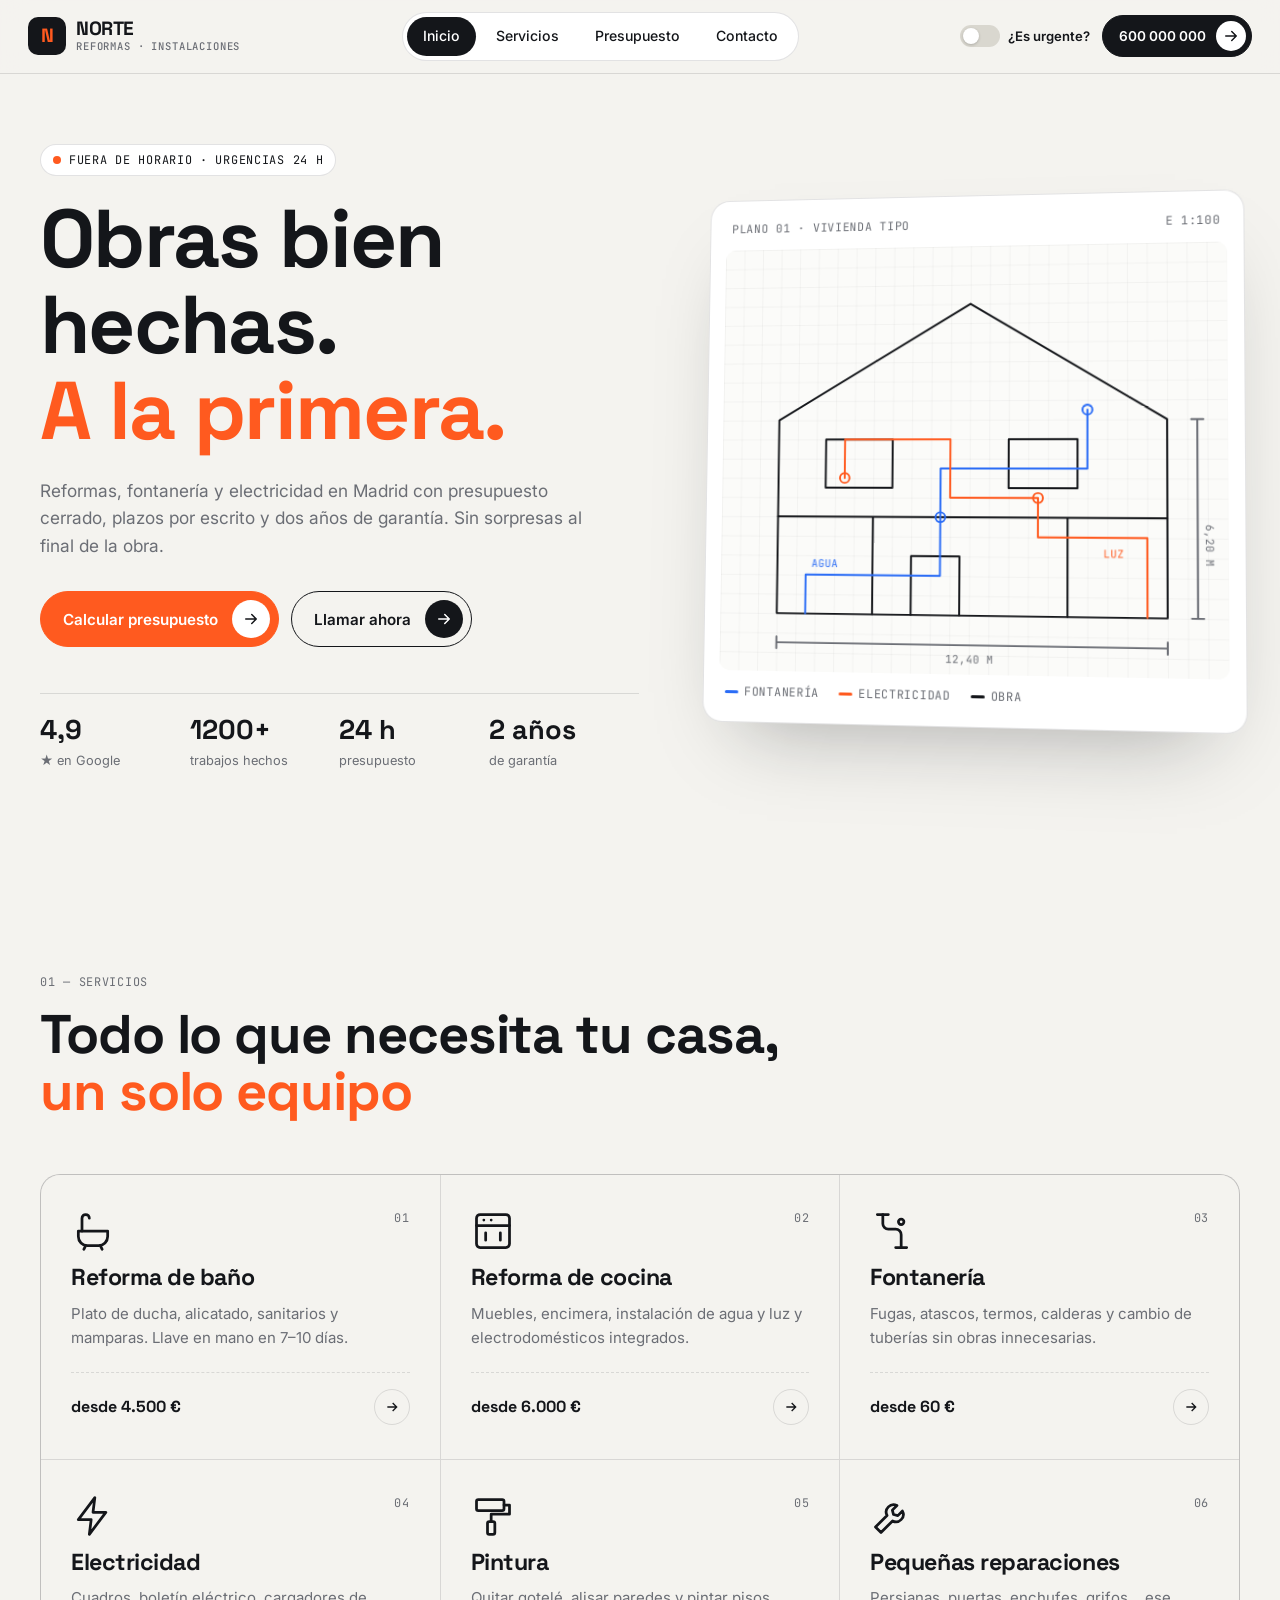
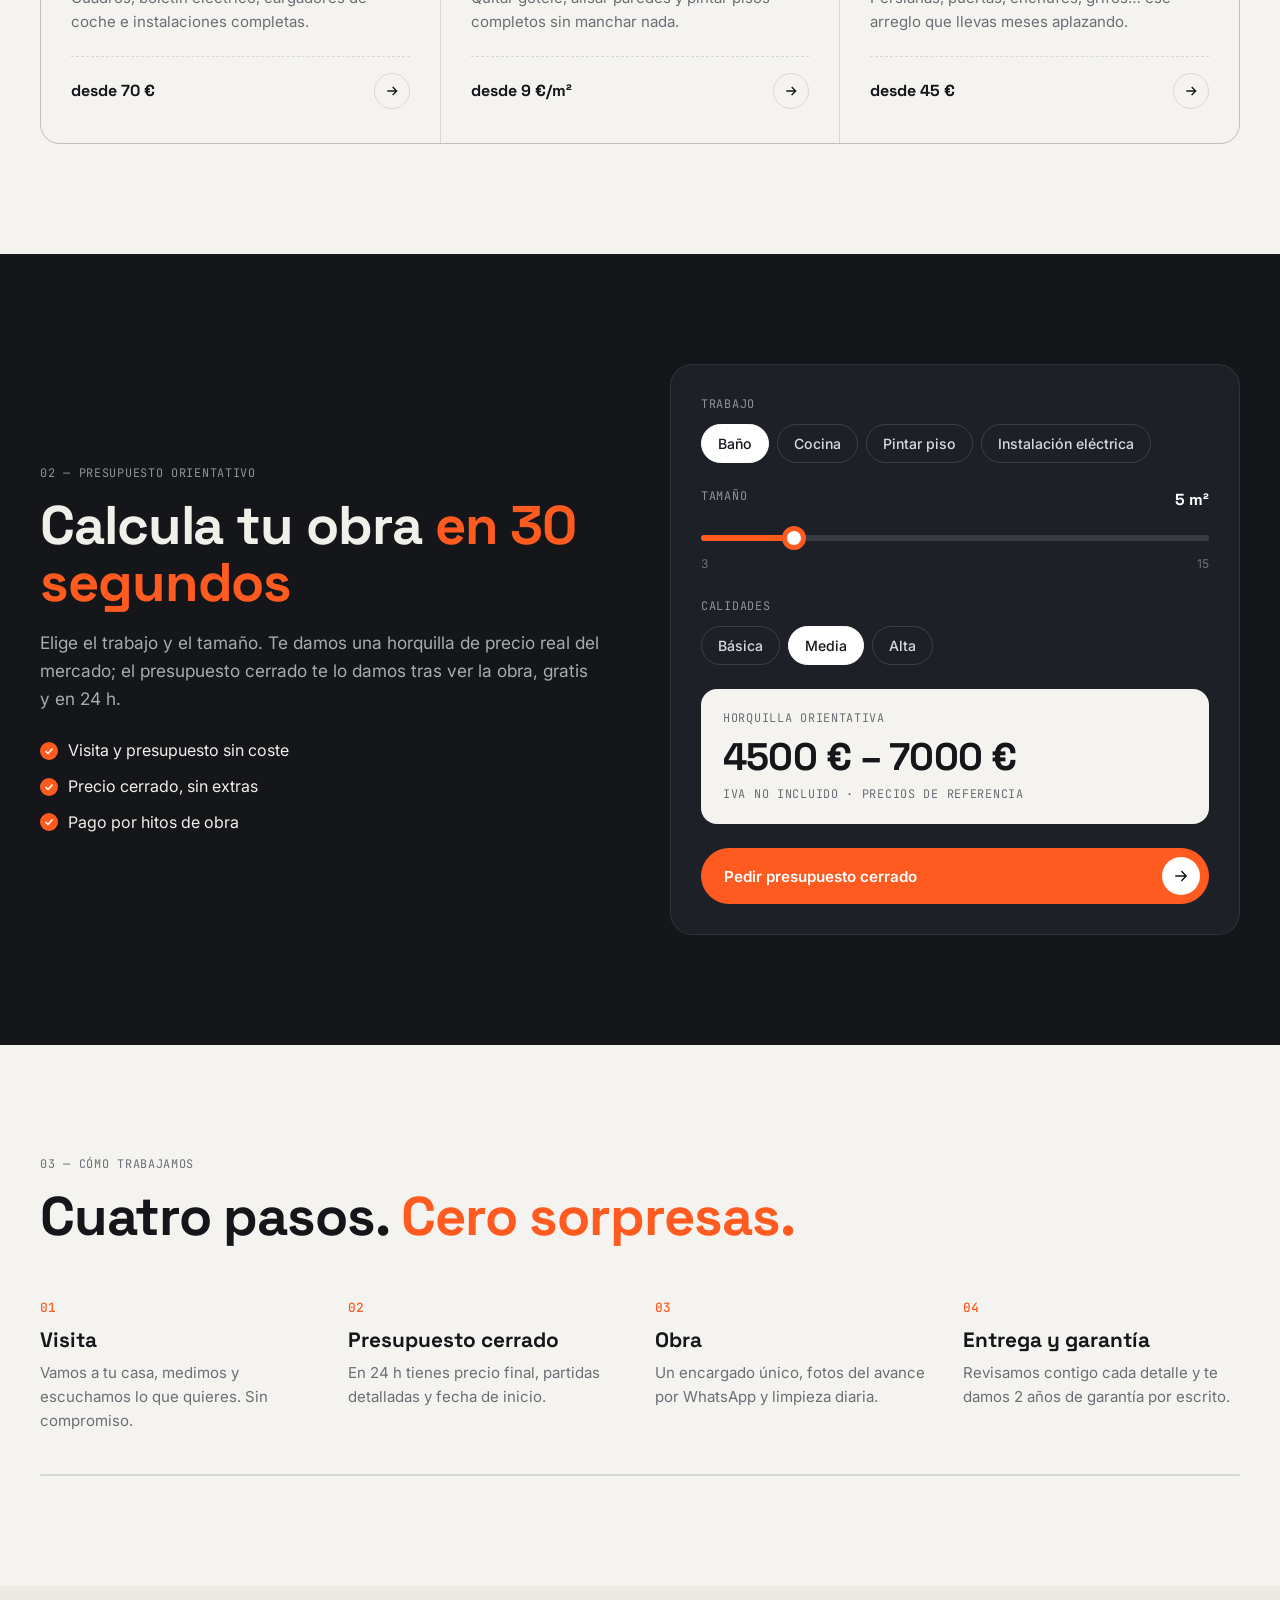
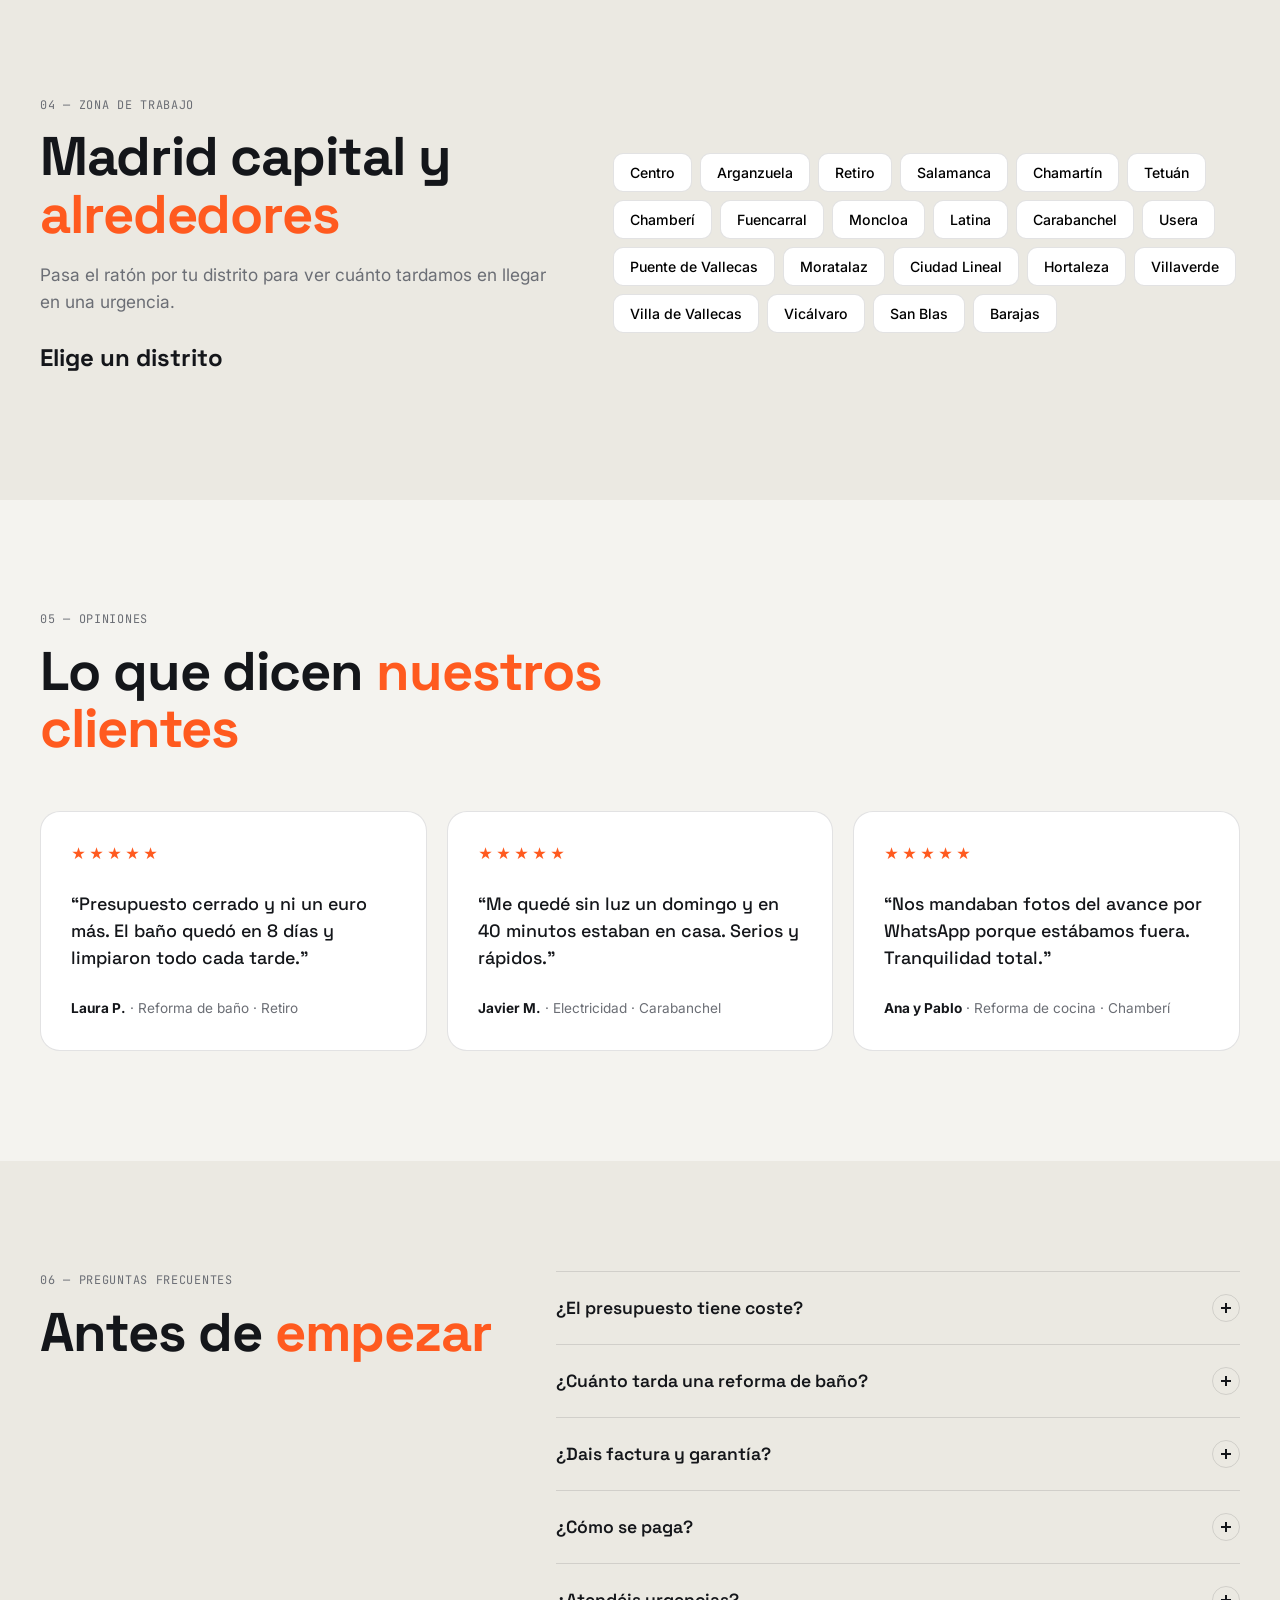
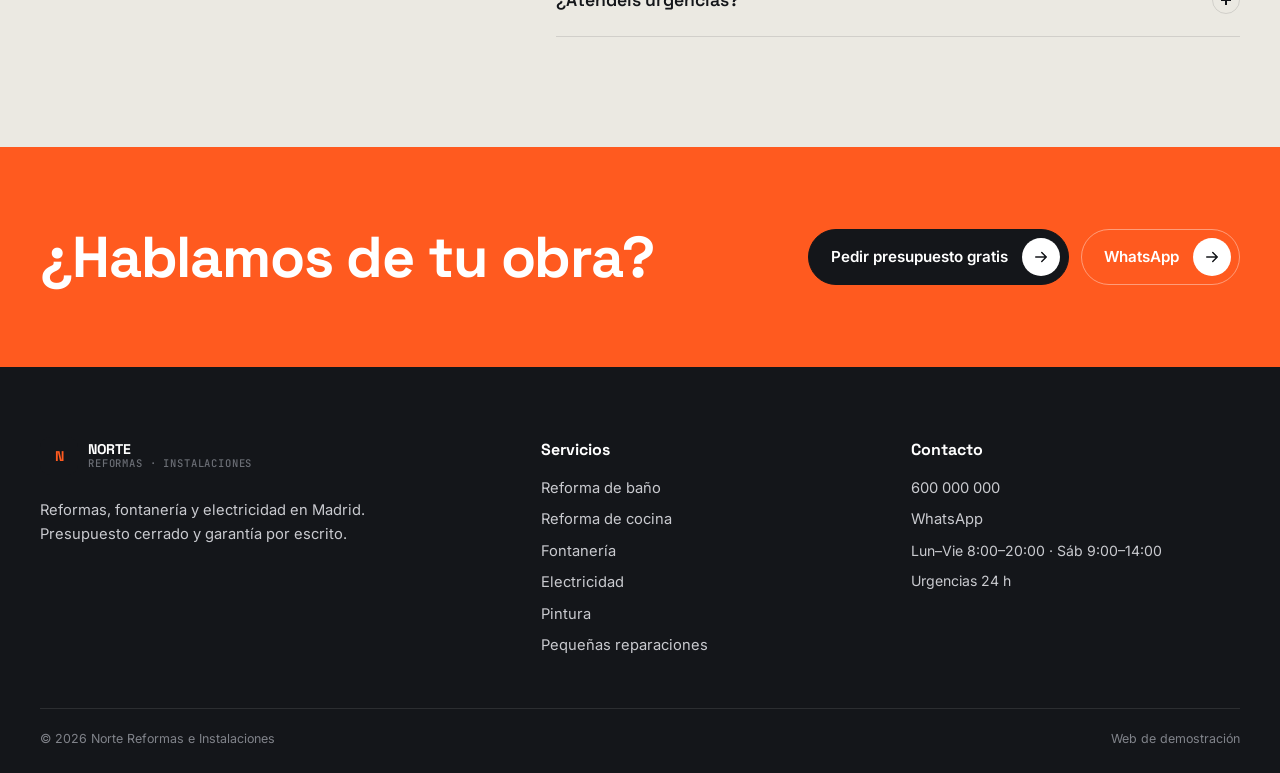
==== index.html @ dd76dd88 "Web demo profesional para oficios (Norte) Co-Authored-By: Claude Opus 5.5 <noreply@anthropic.com> Cl" ====
<!doctype html><html lang="es"><head><meta charset="utf-8"><meta name="viewport" content="width=device-width,initial-scale=1"><title>Norte · Reformas, fontanería y electricidad en Madrid</title><meta name="description" content="Reformas, fontanería y electricidad en Madrid. Presupuesto cerrado en 24 h y 2 años de garantía."><meta name="theme-color" content="#14161a">
<link rel="icon" href="favicon.svg" type="image/svg+xml"><link rel="preconnect" href="https://fonts.googleapis.com"><link rel="preconnect" href="https://fonts.gstatic.com" crossorigin>
<link href="https://fonts.googleapis.com/css2?family=Space+Grotesk:wght@500;600;700&family=Inter:wght@400;500;600&family=JetBrains+Mono:wght@500&display=swap" rel="stylesheet"><link rel="stylesheet" href="styles.css?v=1792756453"></head><body>
<header class="top"><a class="brand" href="index.html"><span class="logo">N</span><span>NORTE<small>Reformas · Instalaciones</small></span></a>
<nav class="menu"><a href="index.html" class=on>Inicio</a><a href="servicios.html">Servicios</a><a href="index.html#presupuesto">Presupuesto</a><a href="contacto.html">Contacto</a></nav>
<div class="act"><label class="urg" title="Modo urgencia"><input type="checkbox" id="urgent"><span class="sw"><i></i></span><span class="ul">¿Es urgente?</span></label>
<a class="btn sm mag hcta" href="tel:+34600000000"><span class="bt">600 000 000</span><span class="ba"><svg viewBox="0 0 24 24" aria-hidden="true"><path d="M5 12h14M13 6l6 6-6 6"/></svg></span></a><button class="burger" aria-label="Menú" aria-expanded="false"><span></span><span></span></button></div></header>
<div class="urgbar"><span class="dot"></span> Modo urgencia: salimos en menos de 60 minutos en Madrid capital. <a href="tel:+34600000000">Llamar ahora</a></div>
<main><section class="hero"><div class="wrap hg"><div class="ht">
<p class="kick"><span class="live" id="live"></span></p>
<h1>Obras bien hechas.<br><span class="hl">A la primera.</span></h1>
<p class="lead">Reformas, fontanería y electricidad en Madrid con presupuesto cerrado, plazos por escrito y dos años de garantía. Sin sorpresas al final de la obra.</p>
<div class="btns"><a class="btn mag pri" href="#presupuesto"><span class="bt">Calcular presupuesto</span><span class="ba"><svg viewBox="0 0 24 24" aria-hidden="true"><path d="M5 12h14M13 6l6 6-6 6"/></svg></span></a><a class="btn mag ghost callurg" href="tel:+34600000000"><span class="bt">Llamar ahora</span><span class="ba"><svg viewBox="0 0 24 24" aria-hidden="true"><path d="M5 12h14M13 6l6 6-6 6"/></svg></span></a></div>
<ul class="trust"><li><b data-count="4.9" data-dec="1">0</b><span>★ en Google</span></li><li><b data-count="1200" data-suf="+">0</b><span>trabajos hechos</span></li><li><b data-count="24" data-suf=" h">0</b><span>presupuesto</span></li><li><b data-count="2" data-suf=" años">0</b><span>de garantía</span></li></ul></div>
<div class="hv"><div class="sheet"><div class="sh-top"><span>PLANO 01 · VIVIENDA TIPO</span><span>E 1:100</span></div><svg class="draw" viewBox="0 0 520 440" aria-hidden="true">
<defs><pattern id="g" width="20" height="20" patternUnits="userSpaceOnUse"><path d="M20 0H0V20" fill="none" stroke="currentColor" stroke-opacity=".08"/></pattern></defs>
<rect width="520" height="440" fill="url(#g)"/>
<g class="ln st"><path d="M60 380V180L260 60l200 120v200z"/><path d="M60 280h400M160 380V280M360 280v100"/><path d="M200 380v-60h50v60"/><rect x="300" y="200" width="70" height="50"/><rect x="110" y="200" width="70" height="50"/></g>
<g class="ln pipe"><path d="M90 380v-40h140v-60M230 280v-50h150v-40M380 190v-20"/><circle cx="230" cy="280" r="5"/><circle cx="380" cy="170" r="5"/></g>
<g class="ln wire"><path d="M440 380V300H330v-40M330 260h-90v-60M240 200h-110v40"/><circle cx="130" cy="240" r="5"/><circle cx="330" cy="260" r="5"/></g>
<g class="ln dim"><path d="M60 410h400M60 404v12M460 404v12"/><path d="M490 180v200M484 180h12M484 380h12"/></g>
<g class="lbl"><text x="236" y="428">12,40 m</text><text x="498" y="286" transform="rotate(90 498 286)">6,20 m</text>
<text x="96" y="332" class="cp">AGUA</text><text x="396" y="320" class="cw">LUZ</text></g></svg><div class="sh-bot"><span class="lg"><i class="cp"></i>Fontanería</span><span class="lg"><i class="cw"></i>Electricidad</span><span class="lg"><i class="cs"></i>Obra</span></div></div></div></div></section>
<section class="sec" id="servicios"><div class="wrap"><div class="sh"><p class="kick">01 — Servicios</p><h2>Todo lo que necesita tu casa, <span class="hl">un solo equipo</span></h2></div>
<div class="sgrid"><a class="scard" href="servicios.html#bano"><div class="sc-h"><svg class="ic" viewBox="0 0 24 24" aria-hidden="true"><path d="M4 12h16v3a5 5 0 0 1-5 5H9a5 5 0 0 1-5-5z"/><path d="M6 12V5a2 2 0 0 1 4 0"/><path d="M8 20l-1 2M16 20l1 2"/></svg><span class="num">01</span></div><h3>Reforma de baño</h3><p>Plato de ducha, alicatado, sanitarios y mamparas. Llave en mano en 7–10 días.</p><div class="sc-f"><b>desde 4.500 €</b><span class="go"><svg viewBox="0 0 24 24" aria-hidden="true"><path d="M5 12h14M13 6l6 6-6 6"/></svg></span></div></a><a class="scard" href="servicios.html#cocina"><div class="sc-h"><svg class="ic" viewBox="0 0 24 24" aria-hidden="true"><rect x="3" y="3" width="18" height="18" rx="2"/><path d="M3 9h18M8 13v4M16 13v4M7 6h.01M11 6h.01"/></svg><span class="num">02</span></div><h3>Reforma de cocina</h3><p>Muebles, encimera, instalación de agua y luz y electrodomésticos integrados.</p><div class="sc-f"><b>desde 6.000 €</b><span class="go"><svg viewBox="0 0 24 24" aria-hidden="true"><path d="M5 12h14M13 6l6 6-6 6"/></svg></span></div></a><a class="scard" href="servicios.html#fonta"><div class="sc-h"><svg class="ic" viewBox="0 0 24 24" aria-hidden="true"><path d="M7 3v5a3 3 0 0 0 3 3h4a3 3 0 0 1 3 3v7"/><path d="M4 3h6M14 21h6"/><circle cx="17" cy="7" r="1.5"/></svg><span class="num">03</span></div><h3>Fontanería</h3><p>Fugas, atascos, termos, calderas y cambio de tuberías sin obras innecesarias.</p><div class="sc-f"><b>desde 60 €</b><span class="go"><svg viewBox="0 0 24 24" aria-hidden="true"><path d="M5 12h14M13 6l6 6-6 6"/></svg></span></div></a><a class="scard" href="servicios.html#elec"><div class="sc-h"><svg class="ic" viewBox="0 0 24 24" aria-hidden="true"><path d="M13 2 4 14h7l-1 8 9-12h-7z"/></svg><span class="num">04</span></div><h3>Electricidad</h3><p>Cuadros, boletín eléctrico, cargadores de coche e instalaciones completas.</p><div class="sc-f"><b>desde 70 €</b><span class="go"><svg viewBox="0 0 24 24" aria-hidden="true"><path d="M5 12h14M13 6l6 6-6 6"/></svg></span></div></a><a class="scard" href="servicios.html#pint"><div class="sc-h"><svg class="ic" viewBox="0 0 24 24" aria-hidden="true"><rect x="3" y="3" width="15" height="6" rx="1"/><path d="M18 6h3v5H11v4"/><rect x="9" y="15" width="4" height="7" rx="1"/></svg><span class="num">05</span></div><h3>Pintura</h3><p>Quitar gotelé, alisar paredes y pintar pisos completos sin manchar nada.</p><div class="sc-f"><b>desde 9 €/m²</b><span class="go"><svg viewBox="0 0 24 24" aria-hidden="true"><path d="M5 12h14M13 6l6 6-6 6"/></svg></span></div></a><a class="scard" href="servicios.html#llave"><div class="sc-h"><svg class="ic" viewBox="0 0 24 24" aria-hidden="true"><path d="M14.7 6.3a4 4 0 0 0-5.4 5.4L3 18l3 3 6.3-6.3a4 4 0 0 0 5.4-5.4l-2.5 2.5-2.4-.6-.6-2.4z"/></svg><span class="num">06</span></div><h3>Pequeñas reparaciones</h3><p>Persianas, puertas, enchufes, grifos… ese arreglo que llevas meses aplazando.</p><div class="sc-f"><b>desde 45 €</b><span class="go"><svg viewBox="0 0 24 24" aria-hidden="true"><path d="M5 12h14M13 6l6 6-6 6"/></svg></span></div></a></div></div></section>
<section class="sec dark" id="presupuesto"><div class="wrap qg"><div><p class="kick">02 — Presupuesto orientativo</p><h2>Calcula tu obra <span class="hl">en 30 segundos</span></h2><p class="lead">Elige el trabajo y el tamaño. Te damos una horquilla de precio real del mercado; el presupuesto cerrado te lo damos tras ver la obra, gratis y en 24 h.</p>
<ul class="qp"><li>Visita y presupuesto sin coste</li><li>Precio cerrado, sin extras</li><li>Pago por hitos de obra</li></ul></div>
<form class="calc" id="calc" onsubmit="return false"><div class="cstep"><span class="cl">Trabajo</span><div class="opts" id="qsvc">
<button type="button" class="opt on" data-k="bano" data-min="900" data-max="1400" data-u="m²" data-r="3,15,5">Baño</button><button type="button" class="opt" data-k="cocina" data-min="1000" data-max="1600" data-u="m²" data-r="5,25,9">Cocina</button>
<button type="button" class="opt" data-k="pint" data-min="18" data-max="28" data-u="m² de piso" data-r="30,200,80">Pintar piso</button><button type="button" class="opt" data-k="elec" data-min="55" data-max="85" data-u="m² de piso" data-r="30,200,80">Instalación eléctrica</button></div></div>
<div class="cstep"><span class="cl">Tamaño <b id="qv">5 m²</b></span><input type="range" id="qr" min="3" max="15" value="5"><div class="rl"><span id="qmin">3</span><span id="qmax">15</span></div></div>
<div class="cstep"><span class="cl">Calidades</span><div class="opts" id="qq"><button type="button" class="opt" data-f="0.85">Básica</button><button type="button" class="opt on" data-f="1">Media</button><button type="button" class="opt" data-f="1.3">Alta</button></div></div>
<div class="res"><span>Horquilla orientativa</span><output id="qout">4.500 – 7.000 €</output><small>IVA no incluido · precios de referencia</small></div>
<a class="btn mag pri full" id="qgo" href="#" target="_blank" rel="noopener"><span class="bt">Pedir presupuesto cerrado</span><span class="ba"><svg viewBox="0 0 24 24" aria-hidden="true"><path d="M5 12h14M13 6l6 6-6 6"/></svg></span></a></form></div></section>
<section class="sec" id="proceso"><div class="wrap"><div class="sh"><p class="kick">03 — Cómo trabajamos</p><h2>Cuatro pasos. <span class="hl">Cero sorpresas.</span></h2></div>
<ol class="steps"><li><b>Visita</b><p>Vamos a tu casa, medimos y escuchamos lo que quieres. Sin compromiso.</p></li><li><b>Presupuesto cerrado</b><p>En 24 h tienes precio final, partidas detalladas y fecha de inicio.</p></li><li><b>Obra</b><p>Un encargado único, fotos del avance por WhatsApp y limpieza diaria.</p></li><li><b>Entrega y garantía</b><p>Revisamos contigo cada detalle y te damos 2 años de garantía por escrito.</p></li></ol><div class="prog"><i></i></div></div></section>
<section class="sec soft"><div class="wrap zg"><div><p class="kick">04 — Zona de trabajo</p><h2>Madrid capital y <span class="hl">alrededores</span></h2><p class="lead">Pasa el ratón por tu distrito para ver cuánto tardamos en llegar en una urgencia.</p><p class="eta" id="eta">Elige un distrito</p></div>
<div class="zones"><button class="z" data-t="35">Centro</button><button class="z" data-t="30">Arganzuela</button><button class="z" data-t="35">Retiro</button><button class="z" data-t="40">Salamanca</button><button class="z" data-t="45">Chamartín</button><button class="z" data-t="40">Tetuán</button><button class="z" data-t="35">Chamberí</button><button class="z" data-t="55">Fuencarral</button><button class="z" data-t="45">Moncloa</button><button class="z" data-t="30">Latina</button><button class="z" data-t="25">Carabanchel</button><button class="z" data-t="20">Usera</button><button class="z" data-t="30">Puente de Vallecas</button><button class="z" data-t="40">Moratalaz</button><button class="z" data-t="45">Ciudad Lineal</button><button class="z" data-t="55">Hortaleza</button><button class="z" data-t="25">Villaverde</button><button class="z" data-t="40">Villa de Vallecas</button><button class="z" data-t="50">Vicálvaro</button><button class="z" data-t="45">San Blas</button><button class="z" data-t="60">Barajas</button></div></div></section>
<section class="sec"><div class="wrap"><div class="sh"><p class="kick">05 — Opiniones</p><h2>Lo que dicen <span class="hl">nuestros clientes</span></h2></div><div class="rev">
<blockquote><p>“Presupuesto cerrado y ni un euro más. El baño quedó en 8 días y limpiaron todo cada tarde.”</p><cite><b>Laura P.</b> · Reforma de baño · Retiro</cite></blockquote>
<blockquote><p>“Me quedé sin luz un domingo y en 40 minutos estaban en casa. Serios y rápidos.”</p><cite><b>Javier M.</b> · Electricidad · Carabanchel</cite></blockquote>
<blockquote><p>“Nos mandaban fotos del avance por WhatsApp porque estábamos fuera. Tranquilidad total.”</p><cite><b>Ana y Pablo</b> · Reforma de cocina · Chamberí</cite></blockquote></div></div></section>
<section class="sec soft"><div class="wrap fq"><div class="sh"><p class="kick">06 — Preguntas frecuentes</p><h2>Antes de <span class="hl">empezar</span></h2></div><div class="faq">
<details><summary>¿El presupuesto tiene coste?<span class="pm"></span></summary><p>No. La visita y el presupuesto cerrado son gratis y sin compromiso.</p></details><details><summary>¿Cuánto tarda una reforma de baño?<span class="pm"></span></summary><p>Entre 7 y 10 días laborables desde el inicio, según el tamaño y los materiales elegidos.</p></details><details><summary>¿Dais factura y garantía?<span class="pm"></span></summary><p>Sí. Todos los trabajos llevan factura y dos años de garantía por escrito.</p></details><details><summary>¿Cómo se paga?<span class="pm"></span></summary><p>Por hitos: una parte al empezar, otra a mitad de obra y el resto en la entrega, cuando estés conforme.</p></details><details><summary>¿Atendéis urgencias?<span class="pm"></span></summary><p>Sí, 24 horas para fontanería y electricidad en Madrid capital.</p></details></div></div></section>
<section class="cta"><div class="wrap ci"><h2>¿Hablamos de tu obra?</h2><div class="btns"><a class="btn mag pri" href="contacto.html"><span class="bt">Pedir presupuesto gratis</span><span class="ba"><svg viewBox="0 0 24 24" aria-hidden="true"><path d="M5 12h14M13 6l6 6-6 6"/></svg></span></a><a class="btn mag ghost light" href="https://wa.me/34600000000" target=_blank rel=noopener><span class="bt">WhatsApp</span><span class="ba"><svg viewBox="0 0 24 24" aria-hidden="true"><path d="M5 12h14M13 6l6 6-6 6"/></svg></span></a></div></div></section></main>
<footer><div class="wrap fg"><div><a class="brand" href="index.html"><span class="logo">N</span><span>NORTE<small>Reformas · Instalaciones</small></span></a><p>Reformas, fontanería y electricidad en Madrid. Presupuesto cerrado y garantía por escrito.</p></div>
<div><b>Servicios</b><a href="servicios.html#bano">Reforma de baño</a><a href="servicios.html#cocina">Reforma de cocina</a><a href="servicios.html#fonta">Fontanería</a><a href="servicios.html#elec">Electricidad</a><a href="servicios.html#pint">Pintura</a><a href="servicios.html#llave">Pequeñas reparaciones</a></div>
<div><b>Contacto</b><a href="tel:+34600000000">600 000 000</a><a href="https://wa.me/34600000000" target="_blank" rel="noopener">WhatsApp</a><span>Lun–Vie 8:00–20:00 · Sáb 9:00–14:00</span><span>Urgencias 24 h</span></div></div>
<div class="wrap legal"><span>© 2026 Norte Reformas e Instalaciones</span><span>Web de demostración</span></div></footer>
<nav class="mbar"><a href="tel:+34600000000"><svg viewBox="0 0 24 24"><path d="M5 4h4l2 5-2.5 1.5a11 11 0 0 0 5 5L15 13l5 2v4a2 2 0 0 1-2 2A16 16 0 0 1 3 6a2 2 0 0 1 2-2"/></svg>Llamar</a><a href="https://wa.me/34600000000" target="_blank" rel="noopener"><svg viewBox="0 0 24 24"><path d="M4 20l1.3-4A8 8 0 1 1 8 18.7z"/></svg>WhatsApp</a><a href="index.html#presupuesto" class="hi"><svg viewBox="0 0 24 24"><rect x="5" y="3" width="14" height="18" rx="2"/><path d="M9 8h6M9 12h6M9 16h3"/></svg>Presupuesto</a></nav>
<div class="cursor" aria-hidden="true"></div>
<script src="script.js?v=1792756453"></script></body></html>
---- styles.css ----
:root{--bg:#f4f3ef;--paper:#fff;--ink:#14161a;--ink2:#2a2d33;--mut:#6b6e75;--line:rgba(20,22,26,.12);--acc:#ff5a1f;--acc2:#e64a10;--blue:#2a6cf6;--r:14px}
*{box-sizing:border-box;margin:0}html{scroll-behavior:smooth}
body{font-family:Inter,system-ui,sans-serif;background:var(--bg);color:var(--ink);line-height:1.6;overflow-x:hidden;-webkit-font-smoothing:antialiased}
a{color:inherit}h1,h2,h3,.brand{font-family:'Space Grotesk',Inter,sans-serif;letter-spacing:-.02em;line-height:1.05}
.wrap{width:min(1200px,100% - 40px);margin:0 auto}.hl{color:var(--acc)}
.kick,.num,.cl,.sh-top,.sh-bot,.lbl,.res span,.res small{font-family:'JetBrains Mono',ui-monospace,monospace;font-size:.74rem;letter-spacing:.06em;text-transform:uppercase}
.kick{color:var(--mut);display:flex;align-items:center;gap:10px}
.top{position:sticky;top:0;z-index:40;display:flex;justify-content:space-between;align-items:center;gap:18px;padding:12px 28px;background:rgba(244,243,239,.85);backdrop-filter:blur(12px);border-bottom:1px solid var(--line)}
.brand{display:flex;align-items:center;gap:10px;text-decoration:none;font-weight:700;font-size:1.2rem}.brand small{display:block;font:500 .66rem 'JetBrains Mono',monospace;letter-spacing:.08em;text-transform:uppercase;color:var(--mut)}
.logo{width:38px;height:38px;border-radius:10px;background:var(--ink);color:var(--acc);display:grid;place-items:center;font-weight:700;font-size:1.2rem}
.menu{display:flex;gap:4px;background:var(--paper);border:1px solid var(--line);border-radius:99px;padding:4px}.menu a{text-decoration:none;font-size:.88rem;font-weight:500;padding:8px 16px;border-radius:99px;transition:background .25s,color .25s}.menu a:hover{background:var(--bg)}.menu a.on{background:var(--ink);color:#fff}
.act{display:flex;align-items:center;gap:12px}
.urg{display:flex;align-items:center;gap:8px;cursor:pointer;font-size:.82rem;font-weight:600;user-select:none}.urg input{position:absolute;opacity:0;pointer-events:none}
.sw{width:40px;height:22px;border-radius:99px;background:#d9d7cf;position:relative;transition:background .3s}.sw i{position:absolute;top:3px;left:3px;width:16px;height:16px;border-radius:50%;background:#fff;box-shadow:0 1px 3px rgba(0,0,0,.2);transition:transform .3s cubic-bezier(.3,1.5,.5,1)}
.urg input:checked+.sw{background:var(--acc)}.urg input:checked+.sw i{transform:translateX(18px)}.urg input:focus-visible+.sw{outline:2px solid var(--acc);outline-offset:2px}
/* botones */
.btn{position:relative;display:inline-flex;align-items:center;gap:14px;text-decoration:none;font:600 .95rem Inter,sans-serif;padding:8px 8px 8px 22px;border-radius:99px;border:1px solid var(--ink);background:var(--ink);color:#fff;cursor:pointer;overflow:hidden;isolation:isolate;transition:transform .35s cubic-bezier(.2,.8,.2,1),color .35s}
.btn:before{content:"";position:absolute;inset:0;background:var(--acc);transform:translateY(101%);border-radius:inherit;transition:transform .45s cubic-bezier(.7,0,.2,1);z-index:-1}
.btn:hover:before{transform:none}
.ba{width:38px;height:38px;border-radius:50%;background:#fff;color:var(--ink);display:grid;place-items:center;overflow:hidden;position:relative;flex:none}
.ba svg{width:18px;fill:none;stroke:currentColor;stroke-width:2;stroke-linecap:round;stroke-linejoin:round;transition:transform .45s cubic-bezier(.7,0,.2,1)}
.btn:hover .ba svg{animation:arr .5s cubic-bezier(.7,0,.2,1)}@keyframes arr{0%{transform:none}49%{transform:translateX(140%)}50%{transform:translateX(-140%)}100%{transform:none}}
.btn.pri{background:var(--acc);border-color:var(--acc)}.btn.pri:before{background:var(--ink)}
.btn.ghost{background:transparent;color:var(--ink)}.btn.ghost:hover{color:#fff}.btn.ghost .ba{background:var(--ink);color:#fff}
.btn.light{color:#fff;border-color:rgba(255,255,255,.4)}.btn.light .ba{background:#fff;color:var(--ink)}
.btn.sm{font-size:.85rem;padding:5px 5px 5px 16px;gap:10px}.btn.sm .ba{width:30px;height:30px}.btn.full{width:100%;justify-content:space-between}
.btn:active{transform:scale(.97)}.btn:focus-visible{outline:2px solid var(--acc);outline-offset:3px}
.btns{display:flex;flex-wrap:wrap;gap:12px;margin:32px 0 0}
.burger{display:none;background:none;border:0;width:42px;height:42px;cursor:pointer}.burger span{display:block;height:2px;background:var(--ink);margin:7px 9px;transition:transform .3s}
/* urgencia */
.urgbar{display:none;align-items:center;justify-content:center;gap:10px;background:var(--acc);color:#fff;font-size:.88rem;font-weight:600;padding:10px 16px;text-align:center}.urgbar a{color:#fff}
.urgbar .dot,.live:before{width:8px;height:8px;border-radius:50%;background:#fff;animation:ping 1.4s infinite}
body.urgent .urgbar{display:flex}body.urgent .callurg{background:var(--acc);border-color:var(--acc);color:#fff;animation:pulse 1.6s infinite}body.urgent .callurg .ba{background:#fff;color:var(--acc)}
@keyframes pulse{0%{box-shadow:0 0 0 0 rgba(255,90,31,.55)}70%{box-shadow:0 0 0 16px rgba(255,90,31,0)}100%{box-shadow:0 0 0 0 rgba(255,90,31,0)}}
@keyframes ping{50%{opacity:.35;transform:scale(.7)}}
/* hero */
.hero{padding:70px 0 90px}.hg{display:grid;grid-template-columns:1.05fr .95fr;gap:60px;align-items:center}
.live{display:inline-flex;align-items:center;gap:8px;background:var(--paper);border:1px solid var(--line);padding:6px 12px;border-radius:99px;color:var(--ink)}.live:before{content:"";background:var(--c,#2bb673)}
.hero h1{font-size:clamp(2.8rem,6.4vw,5.4rem);font-weight:700;margin:20px 0 22px}
.lead{font-size:1.08rem;color:var(--mut);max-width:560px}
.trust{list-style:none;padding:0;display:grid;grid-template-columns:repeat(4,1fr);gap:0;margin-top:46px;border-top:1px solid var(--line)}.trust li{padding:18px 14px 0 0}.trust b{display:block;font:700 1.7rem 'Space Grotesk',sans-serif}.trust span{font-size:.8rem;color:var(--mut)}
.sheet{background:var(--paper);border:1px solid var(--line);border-radius:20px;padding:16px;box-shadow:0 40px 80px -40px rgba(20,22,26,.35);transform:perspective(1200px) rotateY(-6deg) rotateX(3deg);transition:transform .6s}.sheet:hover{transform:none}
.sh-top,.sh-bot{display:flex;justify-content:space-between;color:var(--mut);padding:4px 6px 12px}.sh-bot{padding:12px 6px 4px;justify-content:flex-start;gap:20px}
.lg{display:flex;align-items:center;gap:6px}.lg i{width:14px;height:3px;border-radius:2px;background:var(--ink)}.lg i.cp{background:var(--blue)}.lg i.cw{background:var(--acc)}
.draw{width:100%;height:auto;display:block;color:var(--ink);border-radius:10px;background:#fbfbf9}
.ln path,.ln circle,.ln rect{fill:none;stroke-width:2;stroke-linecap:round;stroke-linejoin:round;stroke-dasharray:var(--len,1200);stroke-dashoffset:var(--len,1200);animation:dr 2.4s cubic-bezier(.6,0,.2,1) forwards}
.st *{stroke:var(--ink)}.pipe *{stroke:var(--blue);stroke-width:3;animation-delay:.9s}.wire *{stroke:var(--acc);stroke-width:3;animation-delay:1.4s}.dim *{stroke:var(--mut);stroke-width:1;animation-delay:2s}
@keyframes dr{to{stroke-dashoffset:0}}
.lbl text{font-size:11px;fill:var(--mut);opacity:0;animation:fi .6s 2.4s forwards}.lbl .cp{fill:var(--blue)}.lbl .cw{fill:var(--acc)}@keyframes fi{to{opacity:1}}
/* secciones */
.sec{padding:110px 0}.sec.dark{background:var(--ink);color:#f1efe9}.sec.soft{background:#ebe9e2}
.sh{display:flex;flex-direction:column;gap:14px;margin-bottom:54px;max-width:760px}h2{font-size:clamp(2rem,4.4vw,3.4rem);font-weight:700}
.sgrid{display:grid;grid-template-columns:repeat(3,1fr);gap:1px;background:var(--line);border:1px solid var(--line);border-radius:20px;overflow:hidden}
.scard{background:var(--bg);padding:34px 30px;text-decoration:none;display:flex;flex-direction:column;gap:12px;position:relative;transition:background .4s}
.scard:after{content:"";position:absolute;left:0;bottom:0;height:3px;width:100%;background:var(--acc);transform:scaleX(0);transform-origin:left;transition:transform .5s cubic-bezier(.7,0,.2,1)}.scard:hover{background:var(--paper)}.scard:hover:after{transform:none}
.sc-h{display:flex;justify-content:space-between;align-items:flex-start}.ic{width:44px;height:44px;fill:none;stroke:var(--ink);stroke-width:1.5;stroke-linecap:round;stroke-linejoin:round;transition:stroke .3s,transform .5s}.scard:hover .ic{stroke:var(--acc);transform:rotate(-8deg) scale(1.08)}
.num{color:var(--mut)}.scard h3{font-size:1.45rem}.scard p{color:var(--mut);font-size:.94rem;flex:1}
.sc-f{display:flex;justify-content:space-between;align-items:center;margin-top:10px;padding-top:16px;border-top:1px dashed var(--line)}.sc-f b{font-family:'Space Grotesk',sans-serif}
.go{width:36px;height:36px;border-radius:50%;border:1px solid var(--line);display:grid;place-items:center;transition:background .35s,border-color .35s,transform .35s}.go svg{width:16px;fill:none;stroke:currentColor;stroke-width:2}.scard:hover .go{background:var(--acc);border-color:var(--acc);color:#fff;transform:rotate(-45deg)}
/* calculadora */
.qg{display:grid;grid-template-columns:1fr 1fr;gap:60px;align-items:center}.dark .kick{color:#8f929a}.dark .lead{color:#a9abb1}.dark h2{margin:14px 0 18px}
.qp{list-style:none;padding:0;margin-top:26px;display:grid;gap:10px}.qp li{display:flex;gap:10px;align-items:center}.qp li:before{content:"";width:18px;height:18px;border-radius:50%;background:var(--acc) url("data:image/svg+xml,%3Csvg xmlns='http://www.w3.org/2000/svg' viewBox='0 0 24 24' fill='none' stroke='white' stroke-width='3'%3E%3Cpath d='M5 12l5 5 9-10'/%3E%3C/svg%3E") center/12px no-repeat;flex:none}
.calc{background:#1d2026;border:1px solid rgba(255,255,255,.08);border-radius:22px;padding:30px;display:grid;gap:24px}
.cl{color:#8f929a;display:flex;justify-content:space-between;margin-bottom:10px}.cl b{color:#fff;font-family:'Space Grotesk',sans-serif;font-size:1rem;text-transform:none;letter-spacing:0}
.opts{display:flex;flex-wrap:wrap;gap:8px}.opt{font:500 .88rem Inter,sans-serif;padding:10px 16px;border-radius:99px;border:1px solid rgba(255,255,255,.14);background:transparent;color:#d9dadd;cursor:pointer;transition:.25s}.opt:hover{border-color:rgba(255,255,255,.4)}.opt.on{background:#fff;color:var(--ink);border-color:#fff}
.form .opt{border-color:var(--line);color:var(--ink)}.form .opt.on{background:var(--ink);color:#fff}
input[type=range]{width:100%;-webkit-appearance:none;appearance:none;height:6px;border-radius:99px;background:linear-gradient(90deg,var(--acc) var(--p,20%),rgba(255,255,255,.12) var(--p,20%));outline:none}
input[type=range]::-webkit-slider-thumb{-webkit-appearance:none;width:24px;height:24px;border-radius:50%;background:#fff;border:5px solid var(--acc);cursor:grab;transition:transform .2s}input[type=range]::-webkit-slider-thumb:active{transform:scale(1.2);cursor:grabbing}
input[type=range]::-moz-range-thumb{width:16px;height:16px;border-radius:50%;background:#fff;border:5px solid var(--acc)}
.rl{display:flex;justify-content:space-between;font-size:.75rem;color:#6f727a;margin-top:6px}
.res{background:var(--bg);color:var(--ink);border-radius:16px;padding:20px 22px;display:grid;gap:4px}.res span,.res small{color:var(--mut)}.res output{font:700 clamp(1.8rem,4vw,2.4rem) 'Space Grotesk',sans-serif;letter-spacing:-.02em}
.res output.flash{animation:fl .4s}@keyframes fl{0%{color:var(--acc);transform:translateY(-3px)}}
/* proceso */
.steps{list-style:none;padding:0;display:grid;grid-template-columns:repeat(4,1fr);gap:30px;counter-reset:s}
.steps li{counter-increment:s;padding-top:28px;position:relative}.steps li:before{content:"0" counter(s);font:500 .8rem 'JetBrains Mono',monospace;color:var(--acc);position:absolute;top:0}
.steps b{font:700 1.3rem 'Space Grotesk',sans-serif;display:block;margin-bottom:8px}.steps p{color:var(--mut);font-size:.94rem}
.prog{height:2px;background:var(--line);margin-top:40px;border-radius:2px;overflow:hidden}.prog i{display:block;height:100%;width:100%;background:var(--acc);transform:scaleX(var(--pp,0));transform-origin:left}
/* zonas */
.zg{display:grid;grid-template-columns:.9fr 1.1fr;gap:60px;align-items:center}.zg h2{margin:14px 0 18px}
.eta{margin-top:26px;font:700 1.5rem 'Space Grotesk',sans-serif;min-height:2em}.eta b{color:var(--acc)}
.zones{display:flex;flex-wrap:wrap;gap:8px}.z{font:500 .88rem Inter,sans-serif;padding:10px 16px;border-radius:10px;border:1px solid var(--line);background:var(--paper);cursor:pointer;transition:.25s}.z:hover,.z.on{background:var(--ink);color:#fff;border-color:var(--ink);transform:translateY(-2px)}
/* opiniones */
.rev{display:grid;grid-template-columns:repeat(3,1fr);gap:20px}blockquote{background:var(--paper);border:1px solid var(--line);border-radius:20px;padding:30px;display:flex;flex-direction:column;justify-content:space-between;gap:26px;transition:transform .4s,box-shadow .4s}
blockquote:hover{transform:translateY(-6px);box-shadow:0 30px 50px -30px rgba(20,22,26,.4)}blockquote p{font:500 1.12rem/1.5 'Space Grotesk',sans-serif}blockquote:before{content:"★★★★★";color:var(--acc);letter-spacing:3px;font-size:.9rem}
cite{font-style:normal;font-size:.85rem;color:var(--mut)}cite b{color:var(--ink)}
/* faq */
.fq{display:grid;grid-template-columns:.8fr 1.2fr;gap:60px}.faq{border-top:1px solid var(--line)}
details{border-bottom:1px solid var(--line)}summary{list-style:none;cursor:pointer;display:flex;justify-content:space-between;align-items:center;gap:20px;padding:22px 0;font:600 1.1rem 'Space Grotesk',sans-serif}summary::-webkit-details-marker{display:none}
.pm{width:28px;height:28px;border-radius:50%;border:1px solid var(--line);position:relative;flex:none;transition:transform .35s,background .3s}.pm:before,.pm:after{content:"";position:absolute;left:50%;top:50%;width:10px;height:2px;background:var(--ink);transform:translate(-50%,-50%)}.pm:after{transform:translate(-50%,-50%) rotate(90deg);transition:transform .35s}
details[open] .pm{background:var(--acc);border-color:var(--acc);transform:rotate(180deg)}details[open] .pm:before,details[open] .pm:after{background:#fff}details[open] .pm:after{transform:translate(-50%,-50%)}
details p{color:var(--mut);padding:0 40px 22px 0}
.cta{background:var(--acc);color:#fff;padding:80px 0}.ci{display:flex;justify-content:space-between;align-items:center;gap:30px;flex-wrap:wrap}.ci h2{font-size:clamp(2rem,5vw,3.6rem)}.ci .btns{margin:0}.cta .btn.pri{background:var(--ink);border-color:var(--ink)}.cta .btn.pri:before{background:#fff}.cta .btn.pri:hover{color:var(--ink)}
/* subpáginas */
.phd{padding:90px 0 60px;border-bottom:1px solid var(--line)}.phd h1{font-size:clamp(2.6rem,6vw,4.8rem);margin:16px 0 18px}
.slist{display:grid;gap:0;border-top:1px solid var(--line)}.srow{display:grid;grid-template-columns:120px 1fr 240px;gap:30px;padding:40px 0;border-bottom:1px solid var(--line);scroll-margin-top:90px}
.sr-i{display:flex;flex-direction:column;gap:12px}.srow h2{font-size:2rem;margin-bottom:10px}.srow p{color:var(--mut)}.srow ul{list-style:none;padding:0;margin-top:16px;display:grid;grid-template-columns:1fr 1fr;gap:8px 20px}.srow li{padding-left:20px;position:relative;font-size:.94rem}.srow li:before{content:"";position:absolute;left:0;top:.6em;width:10px;height:2px;background:var(--acc)}
.sr-p{display:flex;flex-direction:column;align-items:flex-start;gap:14px}.sr-p b{font:700 1.4rem 'Space Grotesk',sans-serif}
.cg{display:grid;grid-template-columns:1.4fr .8fr;gap:30px;align-items:start}.form{background:var(--paper);border:1px solid var(--line);border-radius:22px;padding:34px;display:grid;grid-template-columns:1fr 1fr;gap:18px}.fs,.fl.full{grid-column:1/-1}.form .cl{color:var(--mut)}
.fl{position:relative}.fl input,.fl textarea{width:100%;font:inherit;padding:22px 14px 8px;border:1px solid var(--line);border-radius:12px;background:var(--bg);transition:border-color .25s,box-shadow .25s}.fl input:focus,.fl textarea:focus{outline:none;border-color:var(--acc);box-shadow:0 0 0 4px rgba(255,90,31,.12)}
.fl label{position:absolute;left:15px;top:15px;color:var(--mut);font-size:.95rem;pointer-events:none;transition:.2s}.fl input:focus+label,.fl input:not(:placeholder-shown)+label,.fl textarea:focus+label,.fl textarea:not(:placeholder-shown)+label{top:6px;font-size:.7rem;color:var(--acc)}
.form .btn{justify-self:start}.cards{display:grid;gap:14px}.cc{background:var(--paper);border:1px solid var(--line);border-radius:18px;padding:22px;text-decoration:none;display:grid;gap:4px;transition:transform .3s,border-color .3s}.cc:hover{transform:translateY(-3px);border-color:var(--ink)}.cc b{font:700 1.2rem 'Space Grotesk',sans-serif}.cc small{color:var(--mut)}.urgc{background:var(--ink);color:#fff}.urgc .cl,.urgc small{color:#a9abb1}
footer{background:var(--ink);color:#c9cacf;padding:70px 0 24px}.fg{display:grid;grid-template-columns:1.4fr 1fr 1fr;gap:40px}.fg .brand{color:#fff;margin-bottom:16px}.fg p{max-width:340px;font-size:.92rem}.fg>div{display:flex;flex-direction:column;gap:8px}.fg b{color:#fff;font-family:'Space Grotesk',sans-serif;margin-bottom:6px}.fg a{text-decoration:none;font-size:.92rem}.fg a:hover{color:var(--acc)}.fg span{font-size:.88rem}
.legal{display:flex;justify-content:space-between;flex-wrap:wrap;gap:10px;border-top:1px solid rgba(255,255,255,.1);margin-top:50px;padding-top:20px;font-size:.78rem;color:#80838a}
.mbar{display:none}
.cursor{position:fixed;left:0;top:0;width:10px;height:10px;border-radius:50%;background:var(--acc);pointer-events:none;z-index:100;transform:translate(-50%,-50%);transition:width .25s,height .25s,opacity .25s;opacity:0;mix-blend-mode:multiply}.cursor.big{width:46px;height:46px;opacity:.25}
.reveal{opacity:0;transform:translateY(30px);transition:opacity .9s cubic-bezier(.2,.7,.2,1),transform .9s cubic-bezier(.2,.7,.2,1)}.reveal.in{opacity:1;transform:none}
@media(hover:none){.cursor{display:none}}
@media(max-width:1020px){.menu{display:none;position:absolute;top:100%;left:16px;right:16px;flex-direction:column;border-radius:16px;padding:8px}.menu.open{display:flex}.burger{display:block}.hcta{display:none}
.hg,.qg,.zg,.fq,.cg{grid-template-columns:1fr}.sgrid{grid-template-columns:1fr 1fr}.steps{grid-template-columns:1fr 1fr}.rev{grid-template-columns:1fr}.srow{grid-template-columns:1fr}.sheet{transform:none}}
@media(max-width:600px){.top{padding:10px 16px}.ul{display:none}.sgrid,.steps,.form,.fg{grid-template-columns:1fr}.trust{grid-template-columns:1fr 1fr}.sec{padding:72px 0}.hero{padding:40px 0 60px}.srow ul{grid-template-columns:1fr}.btns .btn{flex:1 1 100%;justify-content:space-between}
.mbar{display:grid;grid-template-columns:repeat(3,1fr);position:fixed;left:10px;right:10px;bottom:10px;z-index:50;background:var(--ink);border-radius:18px;padding:6px;box-shadow:0 20px 40px rgba(0,0,0,.3)}.mbar a{display:flex;flex-direction:column;align-items:center;gap:2px;color:#fff;text-decoration:none;font-size:.72rem;font-weight:600;padding:8px 0;border-radius:12px}.mbar a.hi{background:var(--acc)}.mbar svg{width:20px;height:20px;fill:none;stroke:currentColor;stroke-width:1.8;stroke-linecap:round;stroke-linejoin:round}footer{padding-bottom:100px}}
@media(prefers-reduced-motion:reduce){*,*:before,*:after{animation:none!important;transition:none!important}.ln *{stroke-dashoffset:0}.lbl text{opacity:1}.reveal{opacity:1;transform:none}}
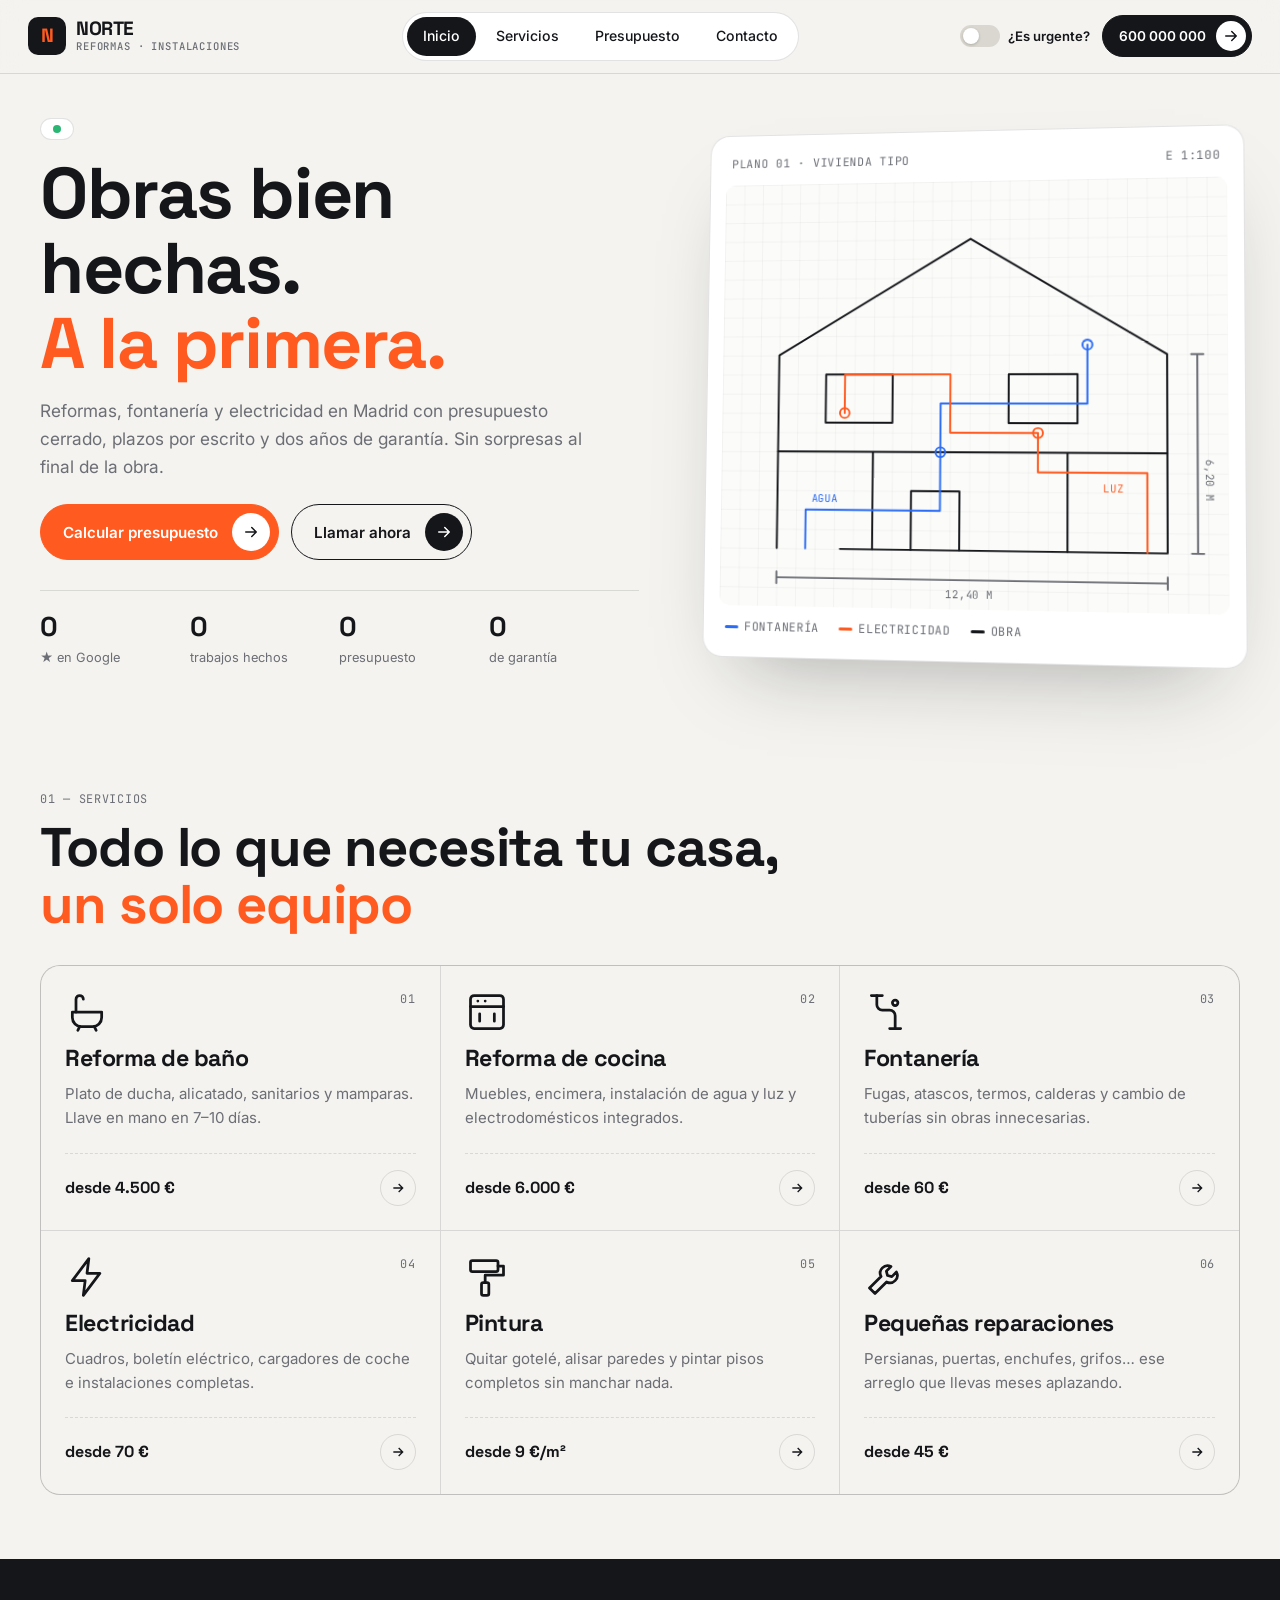
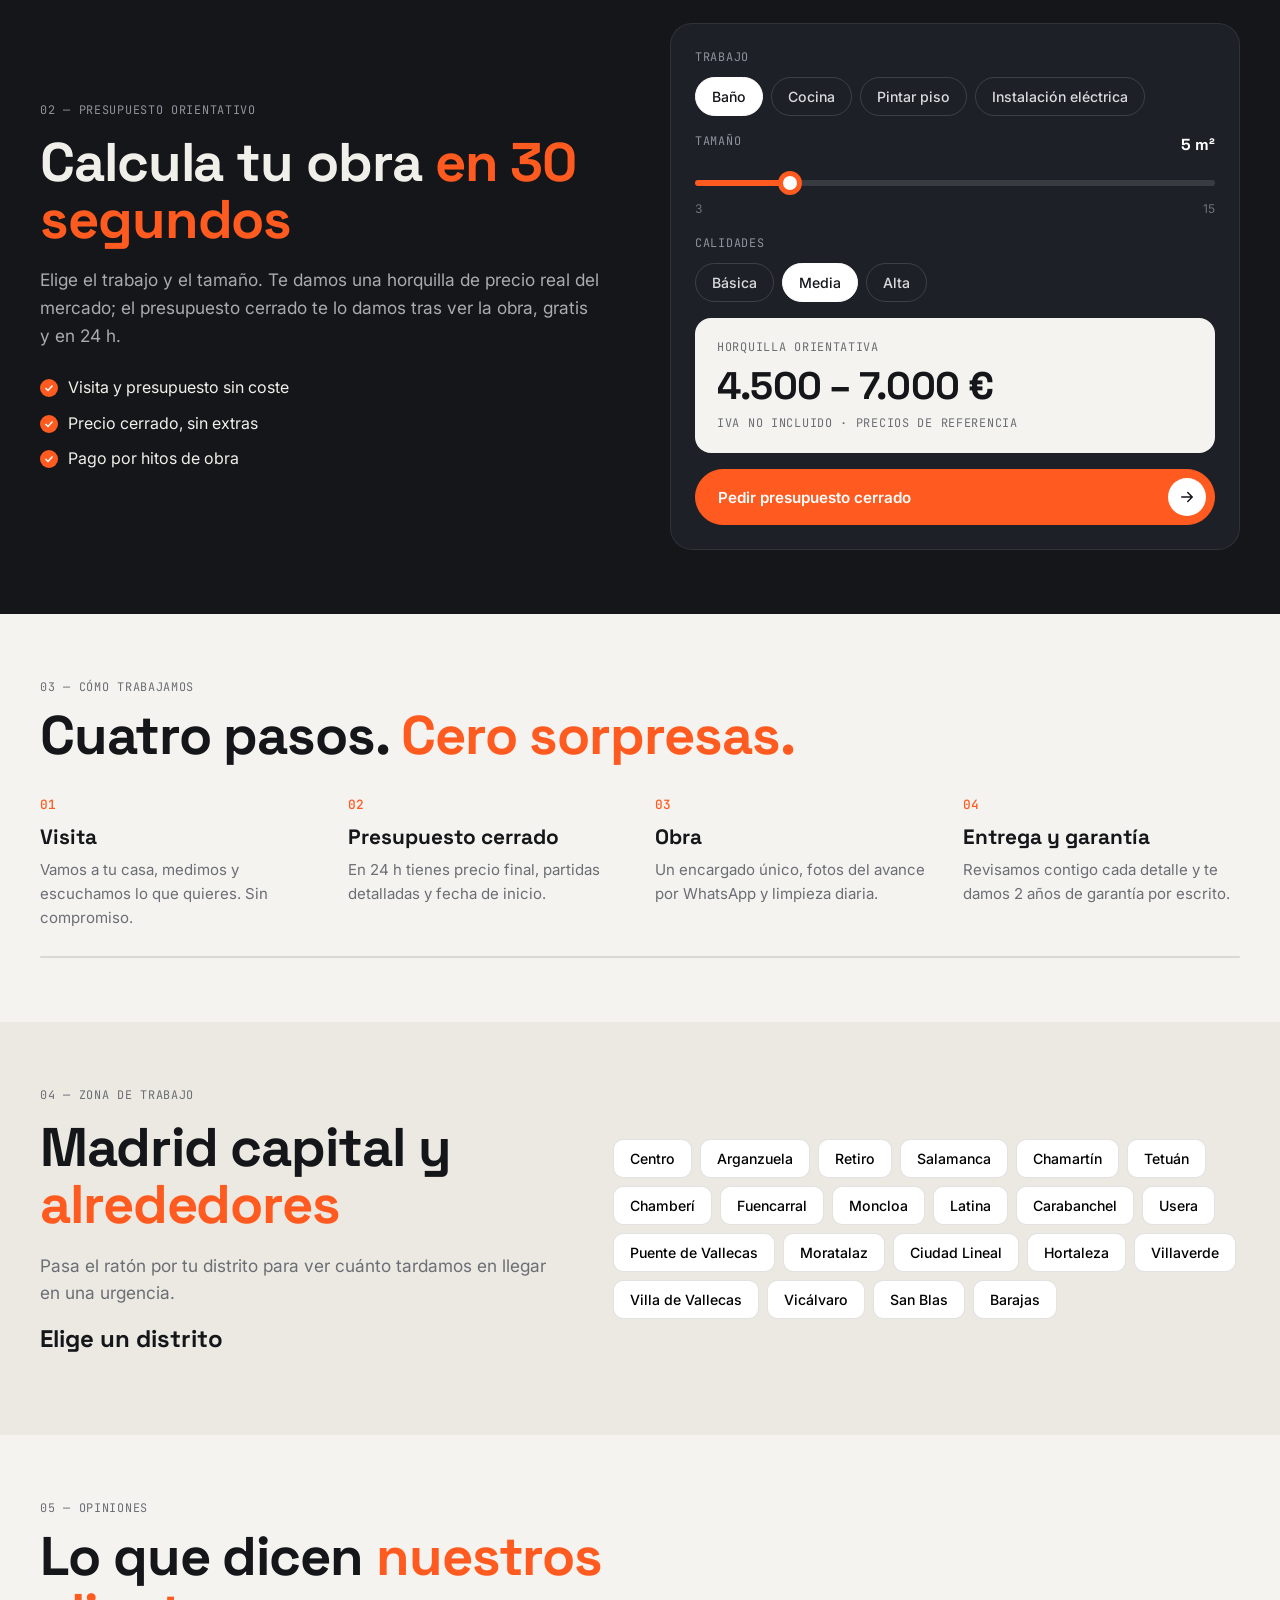
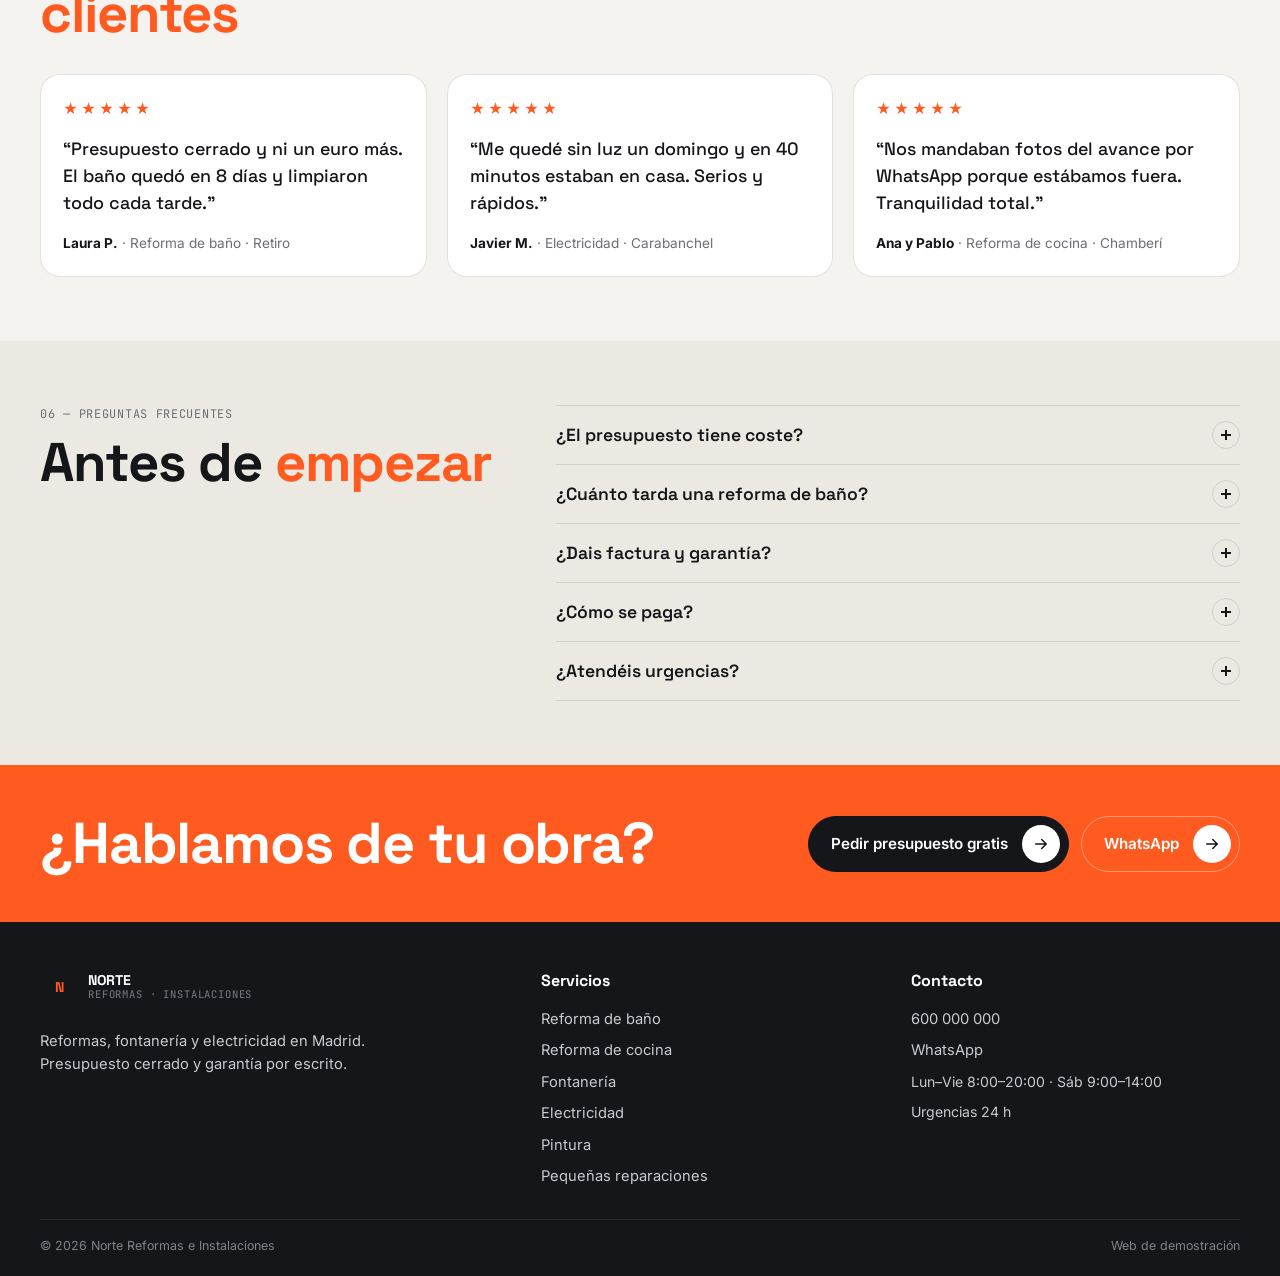
==== commit 2e64381e: "Quitar cursor personalizado y compactar secciones Co-Authored-By: Claude Opus 5.5 <noreply@anthropic" ====
--- a/index.html
+++ b/index.html
@@ -1,6 +1,6 @@
 <!doctype html><html lang="es"><head><meta charset="utf-8"><meta name="viewport" content="width=device-width,initial-scale=1"><title>Norte · Reformas, fontanería y electricidad en Madrid</title><meta name="description" content="Reformas, fontanería y electricidad en Madrid. Presupuesto cerrado en 24 h y 2 años de garantía."><meta name="theme-color" content="#14161a">
 <link rel="icon" href="favicon.svg" type="image/svg+xml"><link rel="preconnect" href="https://fonts.googleapis.com"><link rel="preconnect" href="https://fonts.gstatic.com" crossorigin>
-<link href="https://fonts.googleapis.com/css2?family=Space+Grotesk:wght@500;600;700&family=Inter:wght@400;500;600&family=JetBrains+Mono:wght@500&display=swap" rel="stylesheet"><link rel="stylesheet" href="styles.css?v=1792756453"></head><body>
+<link href="https://fonts.googleapis.com/css2?family=Space+Grotesk:wght@500;600;700&family=Inter:wght@400;500;600&family=JetBrains+Mono:wght@500&display=swap" rel="stylesheet"><link rel="stylesheet" href="styles.css?v=1792757045"></head><body>
 <header class="top"><a class="brand" href="index.html"><span class="logo">N</span><span>NORTE<small>Reformas · Instalaciones</small></span></a>
 <nav class="menu"><a href="index.html" class=on>Inicio</a><a href="servicios.html">Servicios</a><a href="index.html#presupuesto">Presupuesto</a><a href="contacto.html">Contacto</a></nav>
 <div class="act"><label class="urg" title="Modo urgencia"><input type="checkbox" id="urgent"><span class="sw"><i></i></span><span class="ul">¿Es urgente?</span></label>
@@ -48,5 +48,4 @@
 <div><b>Contacto</b><a href="tel:+34600000000">600 000 000</a><a href="https://wa.me/34600000000" target="_blank" rel="noopener">WhatsApp</a><span>Lun–Vie 8:00–20:00 · Sáb 9:00–14:00</span><span>Urgencias 24 h</span></div></div>
 <div class="wrap legal"><span>© 2026 Norte Reformas e Instalaciones</span><span>Web de demostración</span></div></footer>
 <nav class="mbar"><a href="tel:+34600000000"><svg viewBox="0 0 24 24"><path d="M5 4h4l2 5-2.5 1.5a11 11 0 0 0 5 5L15 13l5 2v4a2 2 0 0 1-2 2A16 16 0 0 1 3 6a2 2 0 0 1 2-2"/></svg>Llamar</a><a href="https://wa.me/34600000000" target="_blank" rel="noopener"><svg viewBox="0 0 24 24"><path d="M4 20l1.3-4A8 8 0 1 1 8 18.7z"/></svg>WhatsApp</a><a href="index.html#presupuesto" class="hi"><svg viewBox="0 0 24 24"><rect x="5" y="3" width="14" height="18" rx="2"/><path d="M9 8h6M9 12h6M9 16h3"/></svg>Presupuesto</a></nav>
-<div class="cursor" aria-hidden="true"></div>
-<script src="script.js?v=1792756453"></script></body></html>+<script src="script.js?v=1792757045"></script></body></html>
--- a/styles.css
+++ b/styles.css
@@ -25,7 +25,7 @@
 .btn.light{color:#fff;border-color:rgba(255,255,255,.4)}.btn.light .ba{background:#fff;color:var(--ink)}
 .btn.sm{font-size:.85rem;padding:5px 5px 5px 16px;gap:10px}.btn.sm .ba{width:30px;height:30px}.btn.full{width:100%;justify-content:space-between}
 .btn:active{transform:scale(.97)}.btn:focus-visible{outline:2px solid var(--acc);outline-offset:3px}
-.btns{display:flex;flex-wrap:wrap;gap:12px;margin:32px 0 0}
+.btns{display:flex;flex-wrap:wrap;gap:12px;margin:24px 0 0}
 .burger{display:none;background:none;border:0;width:42px;height:42px;cursor:pointer}.burger span{display:block;height:2px;background:var(--ink);margin:7px 9px;transition:transform .3s}
 /* urgencia */
 .urgbar{display:none;align-items:center;justify-content:center;gap:10px;background:var(--acc);color:#fff;font-size:.88rem;font-weight:600;padding:10px 16px;text-align:center}.urgbar a{color:#fff}
@@ -34,11 +34,11 @@
 @keyframes pulse{0%{box-shadow:0 0 0 0 rgba(255,90,31,.55)}70%{box-shadow:0 0 0 16px rgba(255,90,31,0)}100%{box-shadow:0 0 0 0 rgba(255,90,31,0)}}
 @keyframes ping{50%{opacity:.35;transform:scale(.7)}}
 /* hero */
-.hero{padding:70px 0 90px}.hg{display:grid;grid-template-columns:1.05fr .95fr;gap:60px;align-items:center}
+.hero{padding:44px 0 56px}.hg{display:grid;grid-template-columns:1.05fr .95fr;gap:60px;align-items:center}
 .live{display:inline-flex;align-items:center;gap:8px;background:var(--paper);border:1px solid var(--line);padding:6px 12px;border-radius:99px;color:var(--ink)}.live:before{content:"";background:var(--c,#2bb673)}
-.hero h1{font-size:clamp(2.8rem,6.4vw,5.4rem);font-weight:700;margin:20px 0 22px}
+.hero h1{font-size:clamp(2.6rem,5.6vw,4.6rem);font-weight:700;margin:16px 0 16px}
 .lead{font-size:1.08rem;color:var(--mut);max-width:560px}
-.trust{list-style:none;padding:0;display:grid;grid-template-columns:repeat(4,1fr);gap:0;margin-top:46px;border-top:1px solid var(--line)}.trust li{padding:18px 14px 0 0}.trust b{display:block;font:700 1.7rem 'Space Grotesk',sans-serif}.trust span{font-size:.8rem;color:var(--mut)}
+.trust{list-style:none;padding:0;display:grid;grid-template-columns:repeat(4,1fr);gap:0;margin-top:30px;border-top:1px solid var(--line)}.trust li{padding:18px 14px 0 0}.trust b{display:block;font:700 1.7rem 'Space Grotesk',sans-serif}.trust span{font-size:.8rem;color:var(--mut)}
 .sheet{background:var(--paper);border:1px solid var(--line);border-radius:20px;padding:16px;box-shadow:0 40px 80px -40px rgba(20,22,26,.35);transform:perspective(1200px) rotateY(-6deg) rotateX(3deg);transition:transform .6s}.sheet:hover{transform:none}
 .sh-top,.sh-bot{display:flex;justify-content:space-between;color:var(--mut);padding:4px 6px 12px}.sh-bot{padding:12px 6px 4px;justify-content:flex-start;gap:20px}
 .lg{display:flex;align-items:center;gap:6px}.lg i{width:14px;height:3px;border-radius:2px;background:var(--ink)}.lg i.cp{background:var(--blue)}.lg i.cw{background:var(--acc)}
@@ -48,10 +48,10 @@
 @keyframes dr{to{stroke-dashoffset:0}}
 .lbl text{font-size:11px;fill:var(--mut);opacity:0;animation:fi .6s 2.4s forwards}.lbl .cp{fill:var(--blue)}.lbl .cw{fill:var(--acc)}@keyframes fi{to{opacity:1}}
 /* secciones */
-.sec{padding:110px 0}.sec.dark{background:var(--ink);color:#f1efe9}.sec.soft{background:#ebe9e2}
-.sh{display:flex;flex-direction:column;gap:14px;margin-bottom:54px;max-width:760px}h2{font-size:clamp(2rem,4.4vw,3.4rem);font-weight:700}
+.sec{padding:64px 0}.sec.dark{background:var(--ink);color:#f1efe9}.sec.soft{background:#ebe9e2}
+.sh{display:flex;flex-direction:column;gap:10px;margin-bottom:32px;max-width:760px}h2{font-size:clamp(2rem,4.4vw,3.4rem);font-weight:700}
 .sgrid{display:grid;grid-template-columns:repeat(3,1fr);gap:1px;background:var(--line);border:1px solid var(--line);border-radius:20px;overflow:hidden}
-.scard{background:var(--bg);padding:34px 30px;text-decoration:none;display:flex;flex-direction:column;gap:12px;position:relative;transition:background .4s}
+.scard{background:var(--bg);padding:24px 24px;text-decoration:none;display:flex;flex-direction:column;gap:12px;position:relative;transition:background .4s}
 .scard:after{content:"";position:absolute;left:0;bottom:0;height:3px;width:100%;background:var(--acc);transform:scaleX(0);transform-origin:left;transition:transform .5s cubic-bezier(.7,0,.2,1)}.scard:hover{background:var(--paper)}.scard:hover:after{transform:none}
 .sc-h{display:flex;justify-content:space-between;align-items:flex-start}.ic{width:44px;height:44px;fill:none;stroke:var(--ink);stroke-width:1.5;stroke-linecap:round;stroke-linejoin:round;transition:stroke .3s,transform .5s}.scard:hover .ic{stroke:var(--acc);transform:rotate(-8deg) scale(1.08)}
 .num{color:var(--mut)}.scard h3{font-size:1.45rem}.scard p{color:var(--mut);font-size:.94rem;flex:1}
@@ -60,7 +60,7 @@
 /* calculadora */
 .qg{display:grid;grid-template-columns:1fr 1fr;gap:60px;align-items:center}.dark .kick{color:#8f929a}.dark .lead{color:#a9abb1}.dark h2{margin:14px 0 18px}
 .qp{list-style:none;padding:0;margin-top:26px;display:grid;gap:10px}.qp li{display:flex;gap:10px;align-items:center}.qp li:before{content:"";width:18px;height:18px;border-radius:50%;background:var(--acc) url("data:image/svg+xml,%3Csvg xmlns='http://www.w3.org/2000/svg' viewBox='0 0 24 24' fill='none' stroke='white' stroke-width='3'%3E%3Cpath d='M5 12l5 5 9-10'/%3E%3C/svg%3E") center/12px no-repeat;flex:none}
-.calc{background:#1d2026;border:1px solid rgba(255,255,255,.08);border-radius:22px;padding:30px;display:grid;gap:24px}
+.calc{background:#1d2026;border:1px solid rgba(255,255,255,.08);border-radius:22px;padding:24px;display:grid;gap:16px}
 .cl{color:#8f929a;display:flex;justify-content:space-between;margin-bottom:10px}.cl b{color:#fff;font-family:'Space Grotesk',sans-serif;font-size:1rem;text-transform:none;letter-spacing:0}
 .opts{display:flex;flex-wrap:wrap;gap:8px}.opt{font:500 .88rem Inter,sans-serif;padding:10px 16px;border-radius:99px;border:1px solid rgba(255,255,255,.14);background:transparent;color:#d9dadd;cursor:pointer;transition:.25s}.opt:hover{border-color:rgba(255,255,255,.4)}.opt.on{background:#fff;color:var(--ink);border-color:#fff}
 .form .opt{border-color:var(--line);color:var(--ink)}.form .opt.on{background:var(--ink);color:#fff}
@@ -74,39 +74,37 @@
 .steps{list-style:none;padding:0;display:grid;grid-template-columns:repeat(4,1fr);gap:30px;counter-reset:s}
 .steps li{counter-increment:s;padding-top:28px;position:relative}.steps li:before{content:"0" counter(s);font:500 .8rem 'JetBrains Mono',monospace;color:var(--acc);position:absolute;top:0}
 .steps b{font:700 1.3rem 'Space Grotesk',sans-serif;display:block;margin-bottom:8px}.steps p{color:var(--mut);font-size:.94rem}
-.prog{height:2px;background:var(--line);margin-top:40px;border-radius:2px;overflow:hidden}.prog i{display:block;height:100%;width:100%;background:var(--acc);transform:scaleX(var(--pp,0));transform-origin:left}
+.prog{height:2px;background:var(--line);margin-top:26px;border-radius:2px;overflow:hidden}.prog i{display:block;height:100%;width:100%;background:var(--acc);transform:scaleX(var(--pp,0));transform-origin:left}
 /* zonas */
 .zg{display:grid;grid-template-columns:.9fr 1.1fr;gap:60px;align-items:center}.zg h2{margin:14px 0 18px}
-.eta{margin-top:26px;font:700 1.5rem 'Space Grotesk',sans-serif;min-height:2em}.eta b{color:var(--acc)}
+.eta{margin-top:16px;font:700 1.5rem 'Space Grotesk',sans-serif;min-height:2em}.eta b{color:var(--acc)}
 .zones{display:flex;flex-wrap:wrap;gap:8px}.z{font:500 .88rem Inter,sans-serif;padding:10px 16px;border-radius:10px;border:1px solid var(--line);background:var(--paper);cursor:pointer;transition:.25s}.z:hover,.z.on{background:var(--ink);color:#fff;border-color:var(--ink);transform:translateY(-2px)}
 /* opiniones */
-.rev{display:grid;grid-template-columns:repeat(3,1fr);gap:20px}blockquote{background:var(--paper);border:1px solid var(--line);border-radius:20px;padding:30px;display:flex;flex-direction:column;justify-content:space-between;gap:26px;transition:transform .4s,box-shadow .4s}
+.rev{display:grid;grid-template-columns:repeat(3,1fr);gap:20px}blockquote{background:var(--paper);border:1px solid var(--line);border-radius:20px;padding:22px;display:flex;flex-direction:column;justify-content:space-between;gap:16px;transition:transform .4s,box-shadow .4s}
 blockquote:hover{transform:translateY(-6px);box-shadow:0 30px 50px -30px rgba(20,22,26,.4)}blockquote p{font:500 1.12rem/1.5 'Space Grotesk',sans-serif}blockquote:before{content:"★★★★★";color:var(--acc);letter-spacing:3px;font-size:.9rem}
 cite{font-style:normal;font-size:.85rem;color:var(--mut)}cite b{color:var(--ink)}
 /* faq */
 .fq{display:grid;grid-template-columns:.8fr 1.2fr;gap:60px}.faq{border-top:1px solid var(--line)}
-details{border-bottom:1px solid var(--line)}summary{list-style:none;cursor:pointer;display:flex;justify-content:space-between;align-items:center;gap:20px;padding:22px 0;font:600 1.1rem 'Space Grotesk',sans-serif}summary::-webkit-details-marker{display:none}
+details{border-bottom:1px solid var(--line)}summary{list-style:none;cursor:pointer;display:flex;justify-content:space-between;align-items:center;gap:20px;padding:15px 0;font:600 1.1rem 'Space Grotesk',sans-serif}summary::-webkit-details-marker{display:none}
 .pm{width:28px;height:28px;border-radius:50%;border:1px solid var(--line);position:relative;flex:none;transition:transform .35s,background .3s}.pm:before,.pm:after{content:"";position:absolute;left:50%;top:50%;width:10px;height:2px;background:var(--ink);transform:translate(-50%,-50%)}.pm:after{transform:translate(-50%,-50%) rotate(90deg);transition:transform .35s}
 details[open] .pm{background:var(--acc);border-color:var(--acc);transform:rotate(180deg)}details[open] .pm:before,details[open] .pm:after{background:#fff}details[open] .pm:after{transform:translate(-50%,-50%)}
 details p{color:var(--mut);padding:0 40px 22px 0}
-.cta{background:var(--acc);color:#fff;padding:80px 0}.ci{display:flex;justify-content:space-between;align-items:center;gap:30px;flex-wrap:wrap}.ci h2{font-size:clamp(2rem,5vw,3.6rem)}.ci .btns{margin:0}.cta .btn.pri{background:var(--ink);border-color:var(--ink)}.cta .btn.pri:before{background:#fff}.cta .btn.pri:hover{color:var(--ink)}
+.cta{background:var(--acc);color:#fff;padding:48px 0}.ci{display:flex;justify-content:space-between;align-items:center;gap:30px;flex-wrap:wrap}.ci h2{font-size:clamp(2rem,5vw,3.6rem)}.ci .btns{margin:0}.cta .btn.pri{background:var(--ink);border-color:var(--ink)}.cta .btn.pri:before{background:#fff}.cta .btn.pri:hover{color:var(--ink)}
 /* subpáginas */
-.phd{padding:90px 0 60px;border-bottom:1px solid var(--line)}.phd h1{font-size:clamp(2.6rem,6vw,4.8rem);margin:16px 0 18px}
-.slist{display:grid;gap:0;border-top:1px solid var(--line)}.srow{display:grid;grid-template-columns:120px 1fr 240px;gap:30px;padding:40px 0;border-bottom:1px solid var(--line);scroll-margin-top:90px}
+.phd{padding:56px 0 36px;border-bottom:1px solid var(--line)}.phd h1{font-size:clamp(2.6rem,6vw,4.8rem);margin:16px 0 18px}
+.slist{display:grid;gap:0;border-top:1px solid var(--line)}.srow{display:grid;grid-template-columns:120px 1fr 240px;gap:30px;padding:26px 0;border-bottom:1px solid var(--line);scroll-margin-top:90px}
 .sr-i{display:flex;flex-direction:column;gap:12px}.srow h2{font-size:2rem;margin-bottom:10px}.srow p{color:var(--mut)}.srow ul{list-style:none;padding:0;margin-top:16px;display:grid;grid-template-columns:1fr 1fr;gap:8px 20px}.srow li{padding-left:20px;position:relative;font-size:.94rem}.srow li:before{content:"";position:absolute;left:0;top:.6em;width:10px;height:2px;background:var(--acc)}
 .sr-p{display:flex;flex-direction:column;align-items:flex-start;gap:14px}.sr-p b{font:700 1.4rem 'Space Grotesk',sans-serif}
 .cg{display:grid;grid-template-columns:1.4fr .8fr;gap:30px;align-items:start}.form{background:var(--paper);border:1px solid var(--line);border-radius:22px;padding:34px;display:grid;grid-template-columns:1fr 1fr;gap:18px}.fs,.fl.full{grid-column:1/-1}.form .cl{color:var(--mut)}
 .fl{position:relative}.fl input,.fl textarea{width:100%;font:inherit;padding:22px 14px 8px;border:1px solid var(--line);border-radius:12px;background:var(--bg);transition:border-color .25s,box-shadow .25s}.fl input:focus,.fl textarea:focus{outline:none;border-color:var(--acc);box-shadow:0 0 0 4px rgba(255,90,31,.12)}
 .fl label{position:absolute;left:15px;top:15px;color:var(--mut);font-size:.95rem;pointer-events:none;transition:.2s}.fl input:focus+label,.fl input:not(:placeholder-shown)+label,.fl textarea:focus+label,.fl textarea:not(:placeholder-shown)+label{top:6px;font-size:.7rem;color:var(--acc)}
 .form .btn{justify-self:start}.cards{display:grid;gap:14px}.cc{background:var(--paper);border:1px solid var(--line);border-radius:18px;padding:22px;text-decoration:none;display:grid;gap:4px;transition:transform .3s,border-color .3s}.cc:hover{transform:translateY(-3px);border-color:var(--ink)}.cc b{font:700 1.2rem 'Space Grotesk',sans-serif}.cc small{color:var(--mut)}.urgc{background:var(--ink);color:#fff}.urgc .cl,.urgc small{color:#a9abb1}
-footer{background:var(--ink);color:#c9cacf;padding:70px 0 24px}.fg{display:grid;grid-template-columns:1.4fr 1fr 1fr;gap:40px}.fg .brand{color:#fff;margin-bottom:16px}.fg p{max-width:340px;font-size:.92rem}.fg>div{display:flex;flex-direction:column;gap:8px}.fg b{color:#fff;font-family:'Space Grotesk',sans-serif;margin-bottom:6px}.fg a{text-decoration:none;font-size:.92rem}.fg a:hover{color:var(--acc)}.fg span{font-size:.88rem}
-.legal{display:flex;justify-content:space-between;flex-wrap:wrap;gap:10px;border-top:1px solid rgba(255,255,255,.1);margin-top:50px;padding-top:20px;font-size:.78rem;color:#80838a}
+footer{background:var(--ink);color:#c9cacf;padding:46px 0 20px}.fg{display:grid;grid-template-columns:1.4fr 1fr 1fr;gap:40px}.fg .brand{color:#fff;margin-bottom:16px}.fg p{max-width:340px;font-size:.92rem}.fg>div{display:flex;flex-direction:column;gap:8px}.fg b{color:#fff;font-family:'Space Grotesk',sans-serif;margin-bottom:6px}.fg a{text-decoration:none;font-size:.92rem}.fg a:hover{color:var(--acc)}.fg span{font-size:.88rem}
+.legal{display:flex;justify-content:space-between;flex-wrap:wrap;gap:10px;border-top:1px solid rgba(255,255,255,.1);margin-top:30px;padding-top:16px;font-size:.78rem;color:#80838a}
 .mbar{display:none}
-.cursor{position:fixed;left:0;top:0;width:10px;height:10px;border-radius:50%;background:var(--acc);pointer-events:none;z-index:100;transform:translate(-50%,-50%);transition:width .25s,height .25s,opacity .25s;opacity:0;mix-blend-mode:multiply}.cursor.big{width:46px;height:46px;opacity:.25}
 .reveal{opacity:0;transform:translateY(30px);transition:opacity .9s cubic-bezier(.2,.7,.2,1),transform .9s cubic-bezier(.2,.7,.2,1)}.reveal.in{opacity:1;transform:none}
-@media(hover:none){.cursor{display:none}}
-@media(max-width:1020px){.menu{display:none;position:absolute;top:100%;left:16px;right:16px;flex-direction:column;border-radius:16px;padding:8px}.menu.open{display:flex}.burger{display:block}.hcta{display:none}
+@media(hover:none){@media(max-width:1020px){.menu{display:none;position:absolute;top:100%;left:16px;right:16px;flex-direction:column;border-radius:16px;padding:8px}.menu.open{display:flex}.burger{display:block}.hcta{display:none}
 .hg,.qg,.zg,.fq,.cg{grid-template-columns:1fr}.sgrid{grid-template-columns:1fr 1fr}.steps{grid-template-columns:1fr 1fr}.rev{grid-template-columns:1fr}.srow{grid-template-columns:1fr}.sheet{transform:none}}
-@media(max-width:600px){.top{padding:10px 16px}.ul{display:none}.sgrid,.steps,.form,.fg{grid-template-columns:1fr}.trust{grid-template-columns:1fr 1fr}.sec{padding:72px 0}.hero{padding:40px 0 60px}.srow ul{grid-template-columns:1fr}.btns .btn{flex:1 1 100%;justify-content:space-between}
+@media(max-width:600px){.top{padding:10px 16px}.ul{display:none}.sgrid,.steps,.form,.fg{grid-template-columns:1fr}.trust{grid-template-columns:1fr 1fr}.sec{padding:48px 0}.hero{padding:28px 0 40px}.srow ul{grid-template-columns:1fr}.btns .btn{flex:1 1 100%;justify-content:space-between}
 .mbar{display:grid;grid-template-columns:repeat(3,1fr);position:fixed;left:10px;right:10px;bottom:10px;z-index:50;background:var(--ink);border-radius:18px;padding:6px;box-shadow:0 20px 40px rgba(0,0,0,.3)}.mbar a{display:flex;flex-direction:column;align-items:center;gap:2px;color:#fff;text-decoration:none;font-size:.72rem;font-weight:600;padding:8px 0;border-radius:12px}.mbar a.hi{background:var(--acc)}.mbar svg{width:20px;height:20px;fill:none;stroke:currentColor;stroke-width:1.8;stroke-linecap:round;stroke-linejoin:round}footer{padding-bottom:100px}}
 @media(prefers-reduced-motion:reduce){*,*:before,*:after{animation:none!important;transition:none!important}.ln *{stroke-dashoffset:0}.lbl text{opacity:1}.reveal{opacity:1;transform:none}}
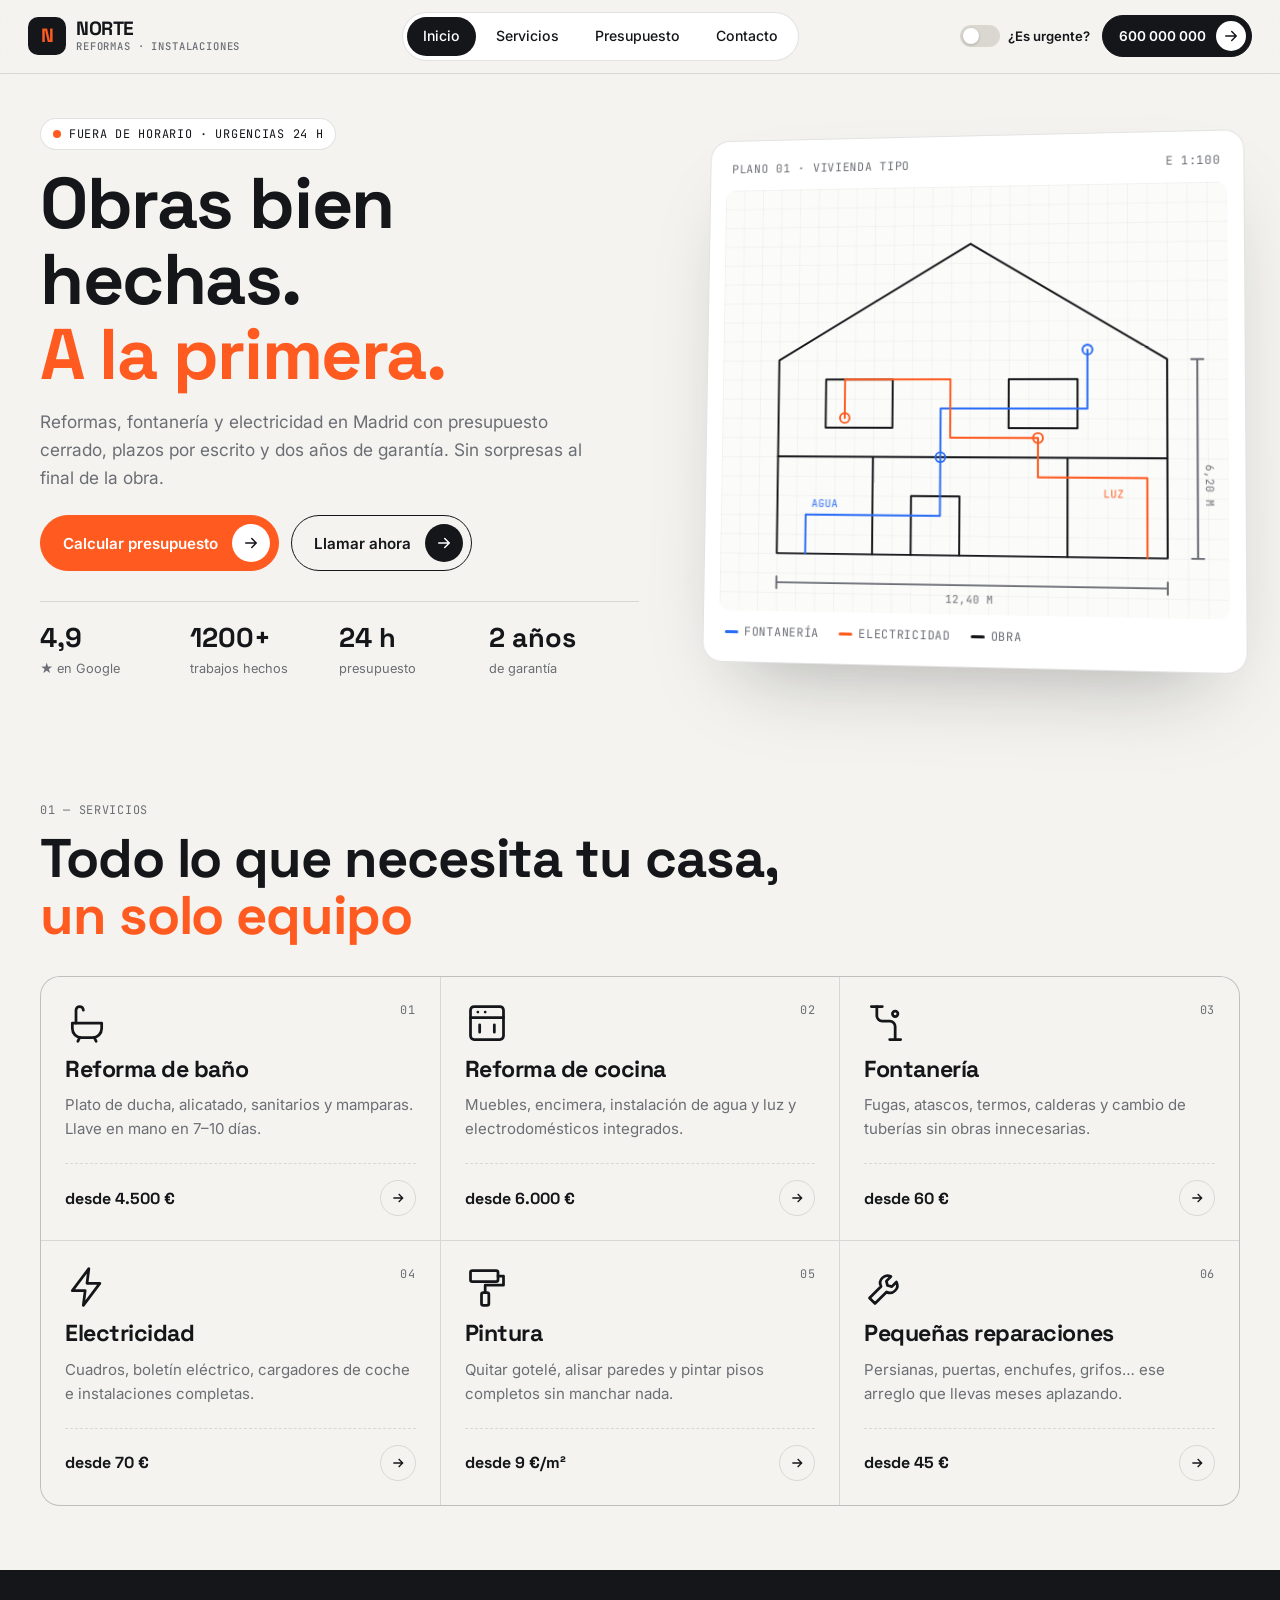
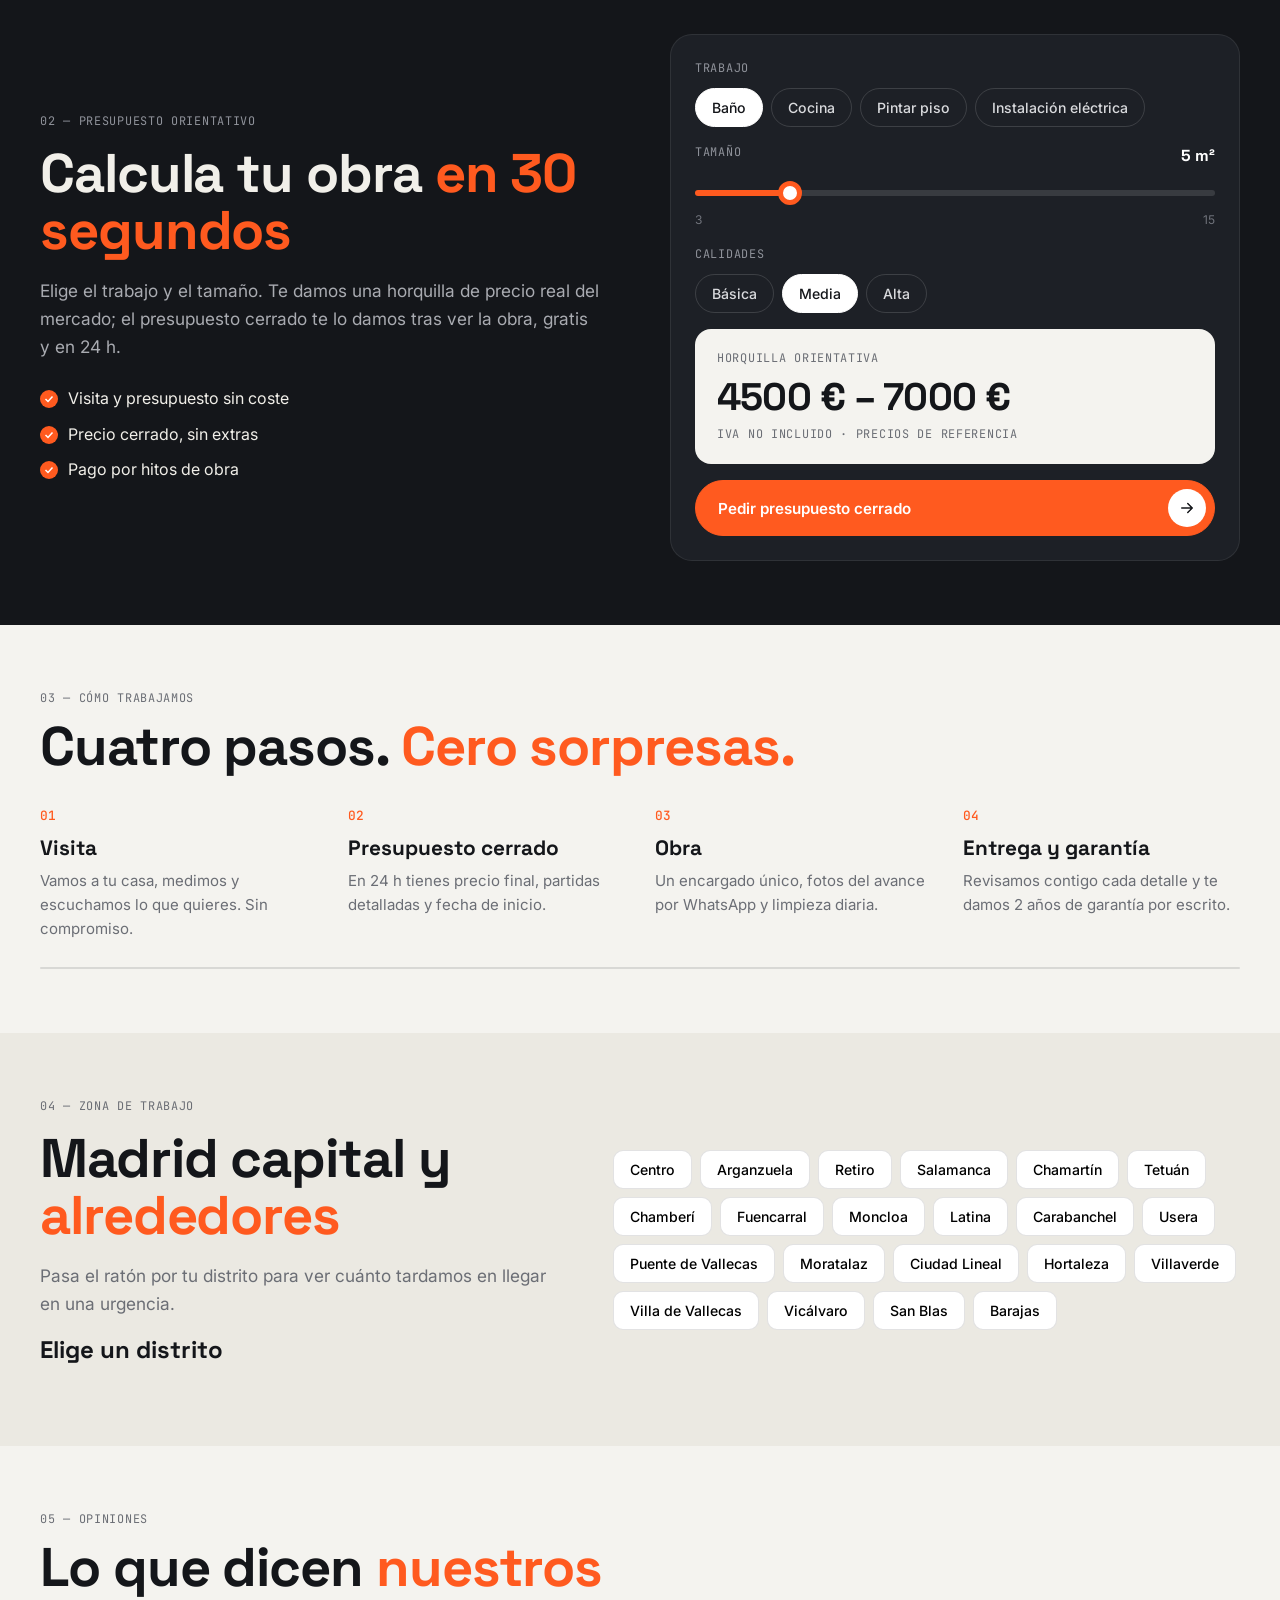
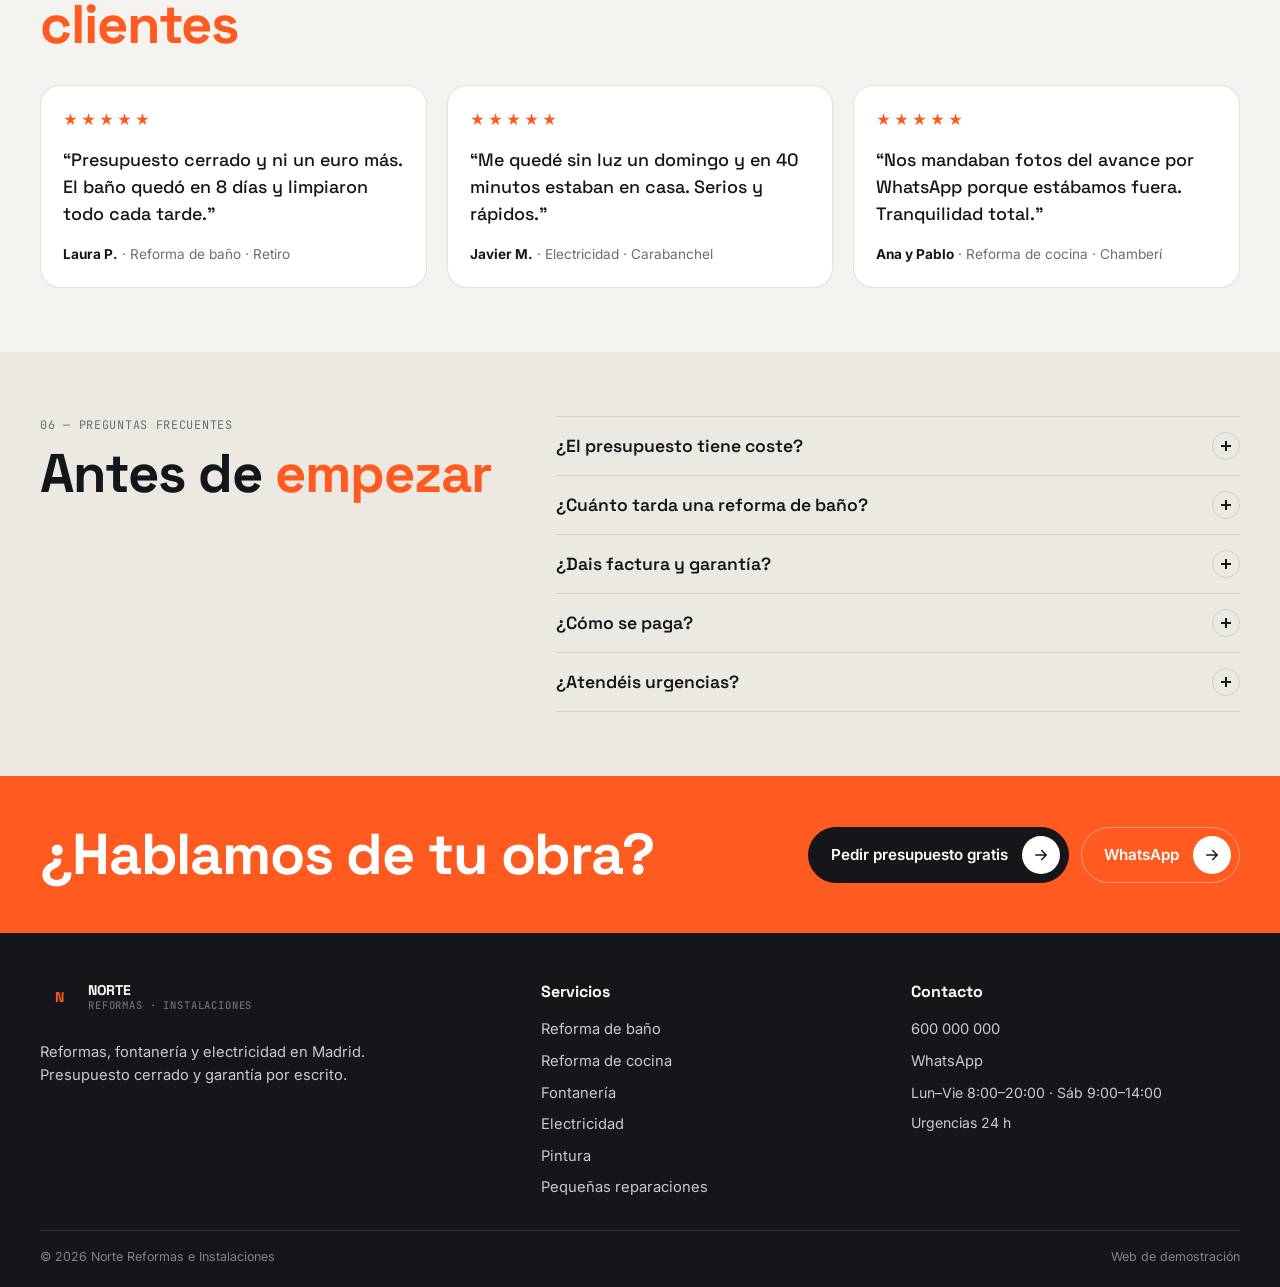
==== commit 0fe14a2a: "Arreglar script y estilos móviles tras quitar el cursor Co-Authored-By: Claude Opus 5.5 <noreply@ant" ====
--- a/index.html
+++ b/index.html
@@ -1,6 +1,6 @@
 <!doctype html><html lang="es"><head><meta charset="utf-8"><meta name="viewport" content="width=device-width,initial-scale=1"><title>Norte · Reformas, fontanería y electricidad en Madrid</title><meta name="description" content="Reformas, fontanería y electricidad en Madrid. Presupuesto cerrado en 24 h y 2 años de garantía."><meta name="theme-color" content="#14161a">
 <link rel="icon" href="favicon.svg" type="image/svg+xml"><link rel="preconnect" href="https://fonts.googleapis.com"><link rel="preconnect" href="https://fonts.gstatic.com" crossorigin>
-<link href="https://fonts.googleapis.com/css2?family=Space+Grotesk:wght@500;600;700&family=Inter:wght@400;500;600&family=JetBrains+Mono:wght@500&display=swap" rel="stylesheet"><link rel="stylesheet" href="styles.css?v=1792757045"></head><body>
+<link href="https://fonts.googleapis.com/css2?family=Space+Grotesk:wght@500;600;700&family=Inter:wght@400;500;600&family=JetBrains+Mono:wght@500&display=swap" rel="stylesheet"><link rel="stylesheet" href="styles.css?v=1792757074"></head><body>
 <header class="top"><a class="brand" href="index.html"><span class="logo">N</span><span>NORTE<small>Reformas · Instalaciones</small></span></a>
 <nav class="menu"><a href="index.html" class=on>Inicio</a><a href="servicios.html">Servicios</a><a href="index.html#presupuesto">Presupuesto</a><a href="contacto.html">Contacto</a></nav>
 <div class="act"><label class="urg" title="Modo urgencia"><input type="checkbox" id="urgent"><span class="sw"><i></i></span><span class="ul">¿Es urgente?</span></label>
@@ -48,4 +48,4 @@
 <div><b>Contacto</b><a href="tel:+34600000000">600 000 000</a><a href="https://wa.me/34600000000" target="_blank" rel="noopener">WhatsApp</a><span>Lun–Vie 8:00–20:00 · Sáb 9:00–14:00</span><span>Urgencias 24 h</span></div></div>
 <div class="wrap legal"><span>© 2026 Norte Reformas e Instalaciones</span><span>Web de demostración</span></div></footer>
 <nav class="mbar"><a href="tel:+34600000000"><svg viewBox="0 0 24 24"><path d="M5 4h4l2 5-2.5 1.5a11 11 0 0 0 5 5L15 13l5 2v4a2 2 0 0 1-2 2A16 16 0 0 1 3 6a2 2 0 0 1 2-2"/></svg>Llamar</a><a href="https://wa.me/34600000000" target="_blank" rel="noopener"><svg viewBox="0 0 24 24"><path d="M4 20l1.3-4A8 8 0 1 1 8 18.7z"/></svg>WhatsApp</a><a href="index.html#presupuesto" class="hi"><svg viewBox="0 0 24 24"><rect x="5" y="3" width="14" height="18" rx="2"/><path d="M9 8h6M9 12h6M9 16h3"/></svg>Presupuesto</a></nav>
-<script src="script.js?v=1792757045"></script></body></html>+<script src="script.js?v=1792757074"></script></body></html>
--- a/styles.css
+++ b/styles.css
@@ -103,7 +103,7 @@
 .legal{display:flex;justify-content:space-between;flex-wrap:wrap;gap:10px;border-top:1px solid rgba(255,255,255,.1);margin-top:30px;padding-top:16px;font-size:.78rem;color:#80838a}
 .mbar{display:none}
 .reveal{opacity:0;transform:translateY(30px);transition:opacity .9s cubic-bezier(.2,.7,.2,1),transform .9s cubic-bezier(.2,.7,.2,1)}.reveal.in{opacity:1;transform:none}
-@media(hover:none){@media(max-width:1020px){.menu{display:none;position:absolute;top:100%;left:16px;right:16px;flex-direction:column;border-radius:16px;padding:8px}.menu.open{display:flex}.burger{display:block}.hcta{display:none}
+@media(max-width:1020px){.menu{display:none;position:absolute;top:100%;left:16px;right:16px;flex-direction:column;border-radius:16px;padding:8px}.menu.open{display:flex}.burger{display:block}.hcta{display:none}
 .hg,.qg,.zg,.fq,.cg{grid-template-columns:1fr}.sgrid{grid-template-columns:1fr 1fr}.steps{grid-template-columns:1fr 1fr}.rev{grid-template-columns:1fr}.srow{grid-template-columns:1fr}.sheet{transform:none}}
 @media(max-width:600px){.top{padding:10px 16px}.ul{display:none}.sgrid,.steps,.form,.fg{grid-template-columns:1fr}.trust{grid-template-columns:1fr 1fr}.sec{padding:48px 0}.hero{padding:28px 0 40px}.srow ul{grid-template-columns:1fr}.btns .btn{flex:1 1 100%;justify-content:space-between}
 .mbar{display:grid;grid-template-columns:repeat(3,1fr);position:fixed;left:10px;right:10px;bottom:10px;z-index:50;background:var(--ink);border-radius:18px;padding:6px;box-shadow:0 20px 40px rgba(0,0,0,.3)}.mbar a{display:flex;flex-direction:column;align-items:center;gap:2px;color:#fff;text-decoration:none;font-size:.72rem;font-weight:600;padding:8px 0;border-radius:12px}.mbar a.hi{background:var(--acc)}.mbar svg{width:20px;height:20px;fill:none;stroke:currentColor;stroke-width:1.8;stroke-linecap:round;stroke-linejoin:round}footer{padding-bottom:100px}}
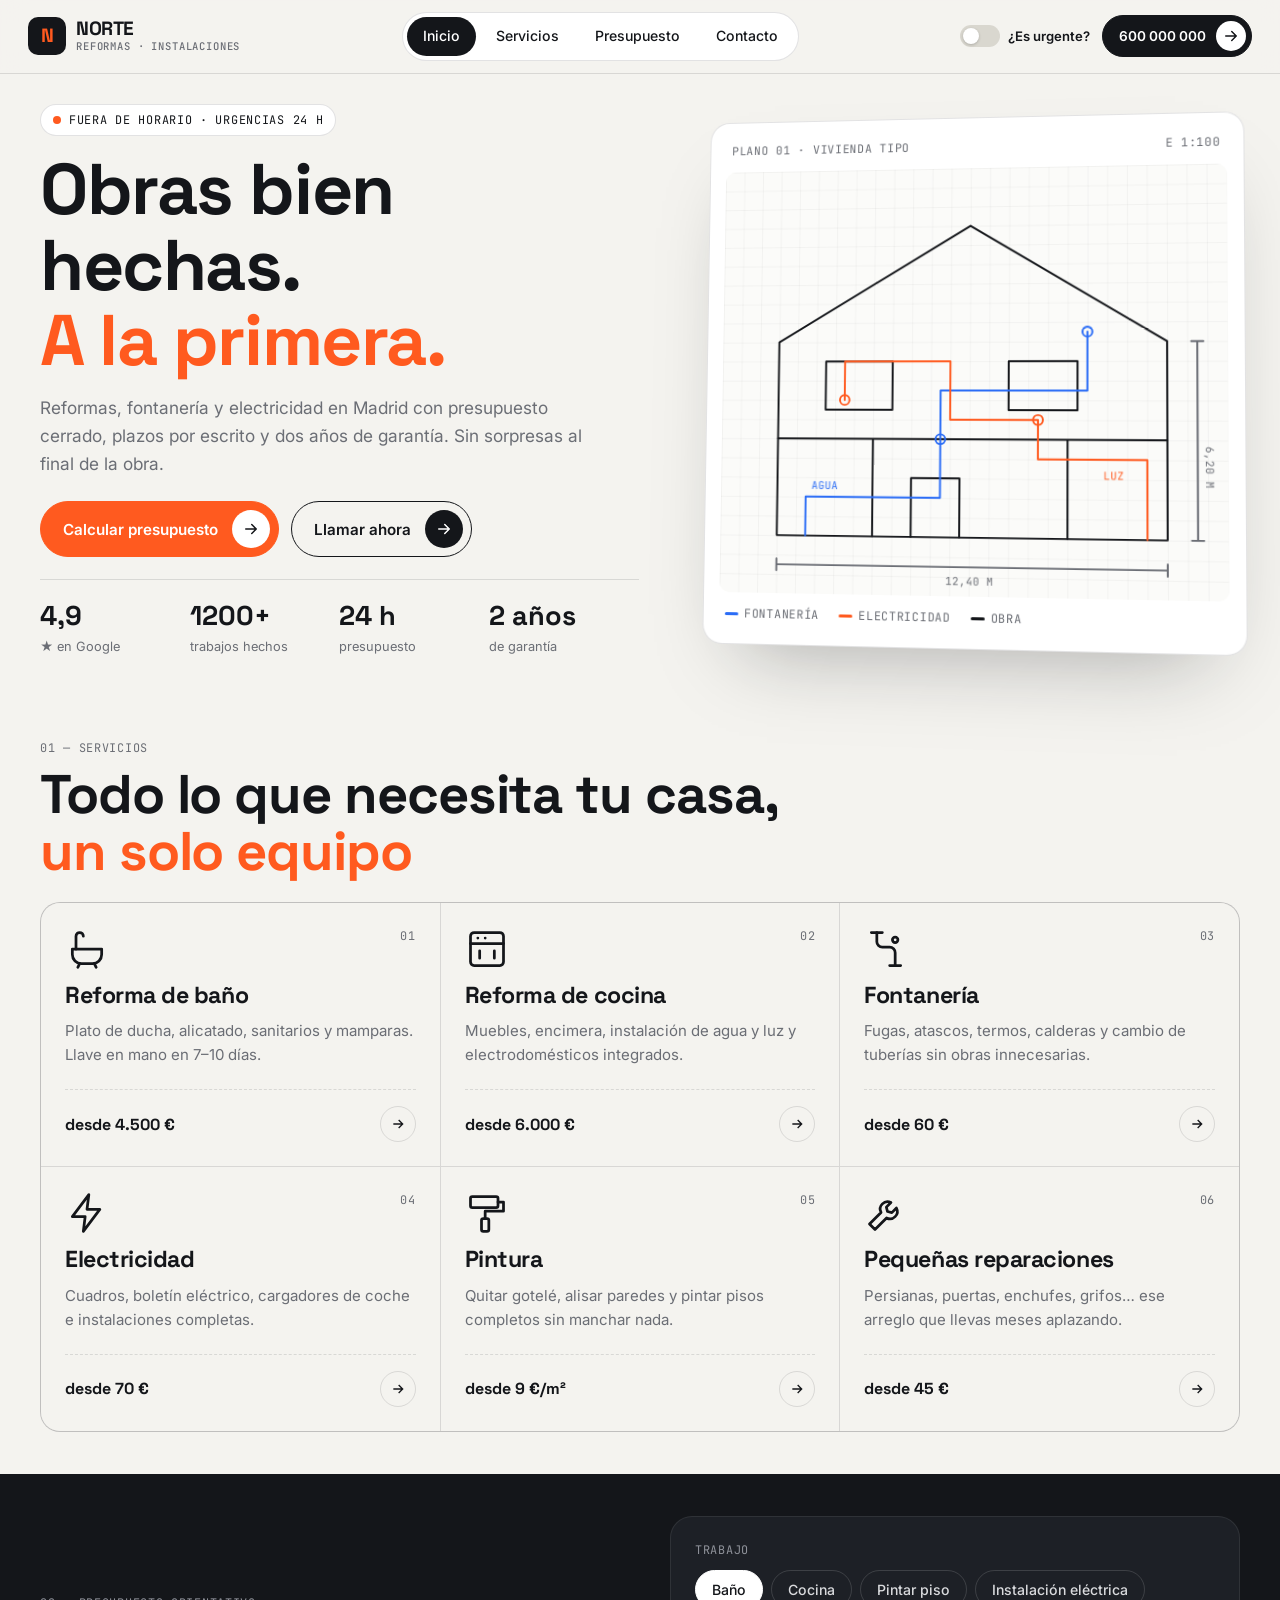
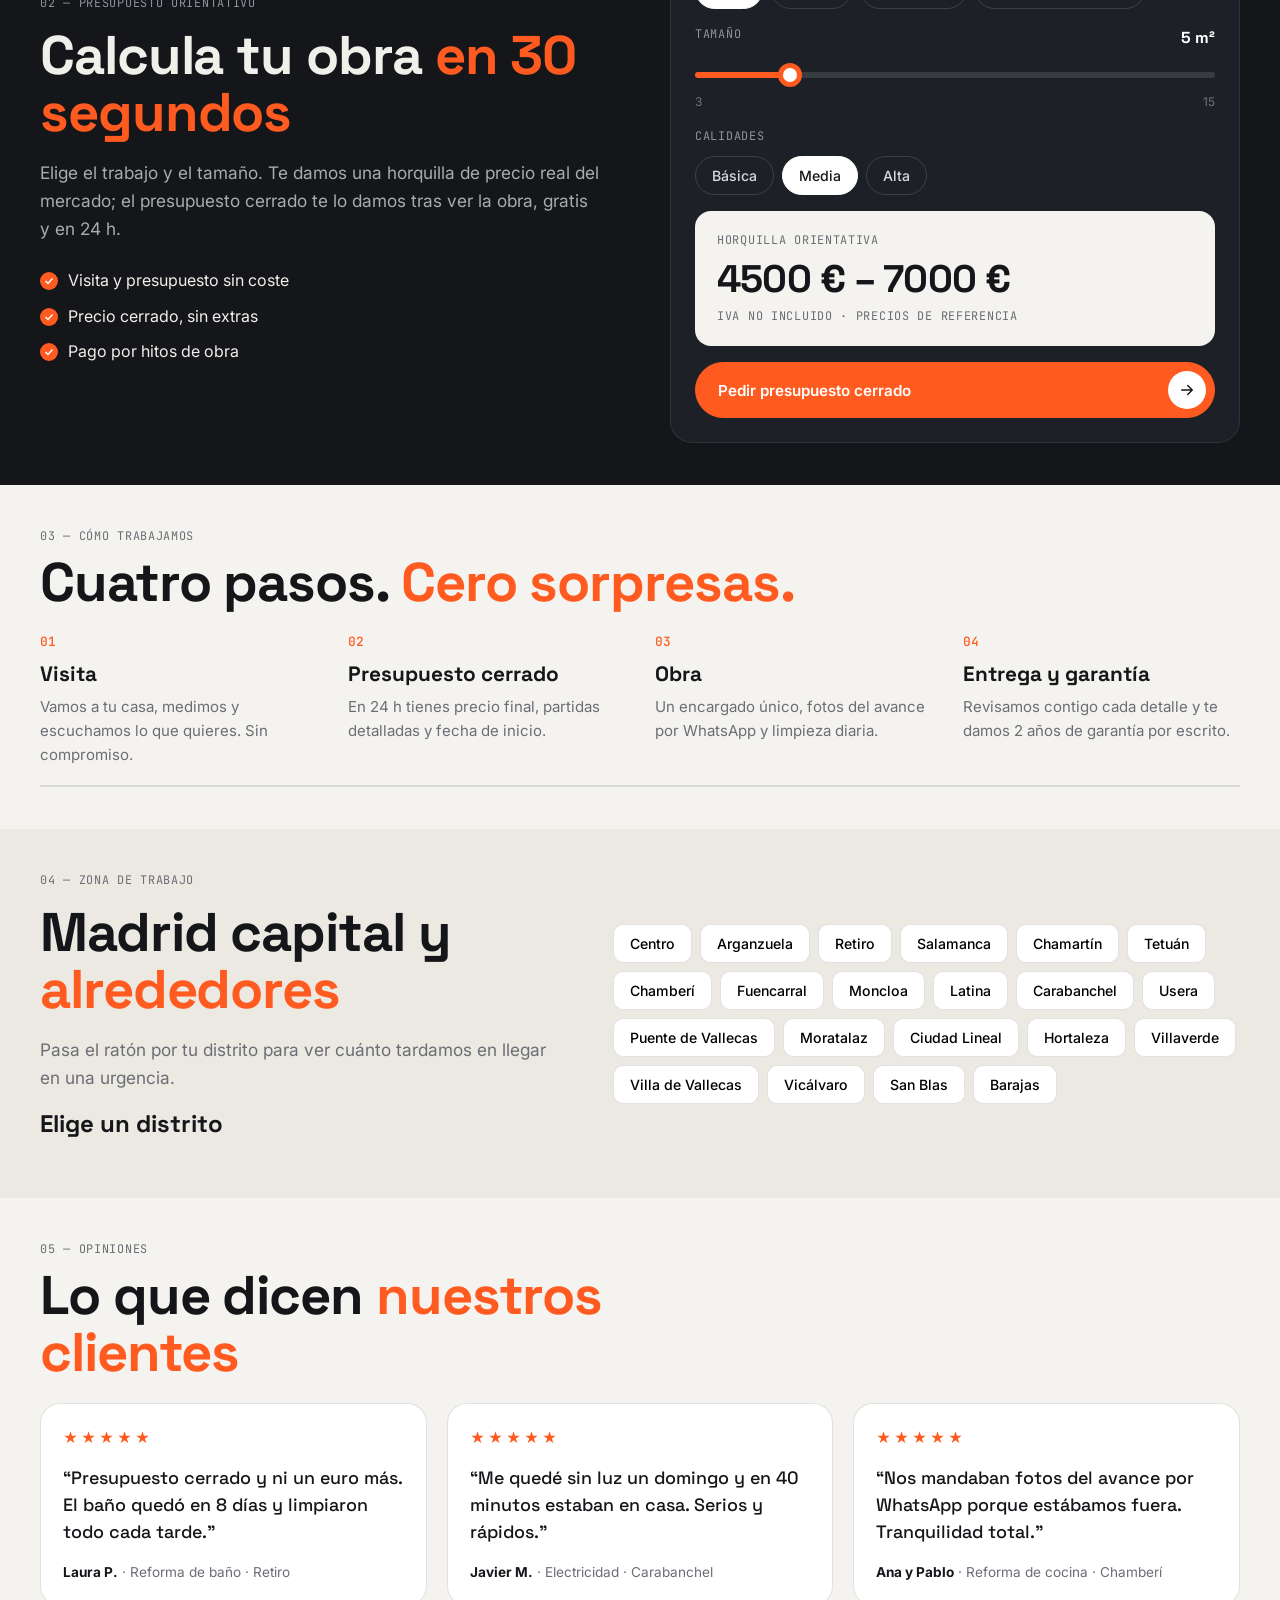
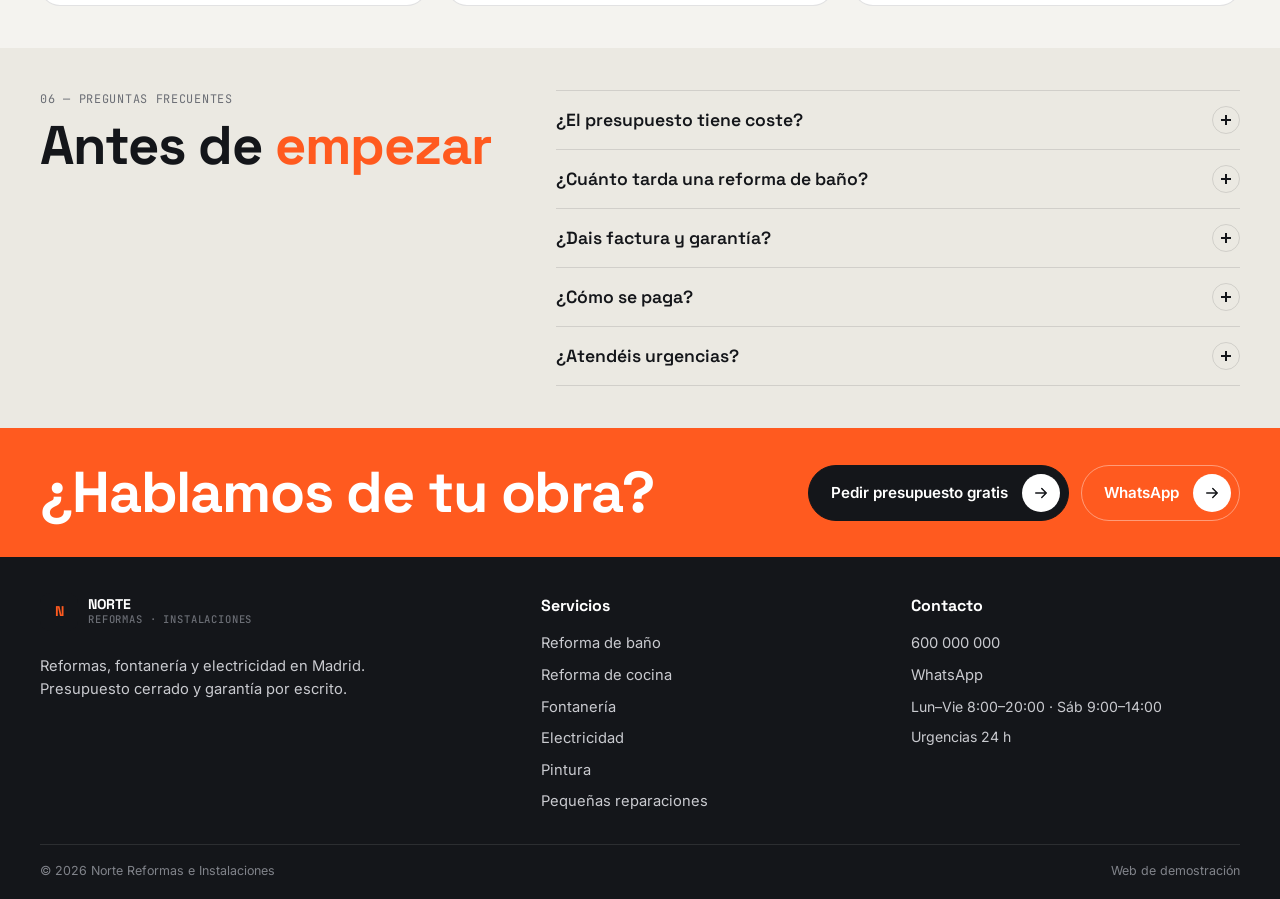
==== commit 6a89aeeb: "Reducir aún más el espacio vertical entre apartados Co-Authored-By: Claude Opus 5.5 <noreply@anthrop" ====
--- a/index.html
+++ b/index.html
@@ -1,6 +1,6 @@
 <!doctype html><html lang="es"><head><meta charset="utf-8"><meta name="viewport" content="width=device-width,initial-scale=1"><title>Norte · Reformas, fontanería y electricidad en Madrid</title><meta name="description" content="Reformas, fontanería y electricidad en Madrid. Presupuesto cerrado en 24 h y 2 años de garantía."><meta name="theme-color" content="#14161a">
 <link rel="icon" href="favicon.svg" type="image/svg+xml"><link rel="preconnect" href="https://fonts.googleapis.com"><link rel="preconnect" href="https://fonts.gstatic.com" crossorigin>
-<link href="https://fonts.googleapis.com/css2?family=Space+Grotesk:wght@500;600;700&family=Inter:wght@400;500;600&family=JetBrains+Mono:wght@500&display=swap" rel="stylesheet"><link rel="stylesheet" href="styles.css?v=1792757074"></head><body>
+<link href="https://fonts.googleapis.com/css2?family=Space+Grotesk:wght@500;600;700&family=Inter:wght@400;500;600&family=JetBrains+Mono:wght@500&display=swap" rel="stylesheet"><link rel="stylesheet" href="styles.css?v=1792757415"></head><body>
 <header class="top"><a class="brand" href="index.html"><span class="logo">N</span><span>NORTE<small>Reformas · Instalaciones</small></span></a>
 <nav class="menu"><a href="index.html" class=on>Inicio</a><a href="servicios.html">Servicios</a><a href="index.html#presupuesto">Presupuesto</a><a href="contacto.html">Contacto</a></nav>
 <div class="act"><label class="urg" title="Modo urgencia"><input type="checkbox" id="urgent"><span class="sw"><i></i></span><span class="ul">¿Es urgente?</span></label>
@@ -48,4 +48,4 @@
 <div><b>Contacto</b><a href="tel:+34600000000">600 000 000</a><a href="https://wa.me/34600000000" target="_blank" rel="noopener">WhatsApp</a><span>Lun–Vie 8:00–20:00 · Sáb 9:00–14:00</span><span>Urgencias 24 h</span></div></div>
 <div class="wrap legal"><span>© 2026 Norte Reformas e Instalaciones</span><span>Web de demostración</span></div></footer>
 <nav class="mbar"><a href="tel:+34600000000"><svg viewBox="0 0 24 24"><path d="M5 4h4l2 5-2.5 1.5a11 11 0 0 0 5 5L15 13l5 2v4a2 2 0 0 1-2 2A16 16 0 0 1 3 6a2 2 0 0 1 2-2"/></svg>Llamar</a><a href="https://wa.me/34600000000" target="_blank" rel="noopener"><svg viewBox="0 0 24 24"><path d="M4 20l1.3-4A8 8 0 1 1 8 18.7z"/></svg>WhatsApp</a><a href="index.html#presupuesto" class="hi"><svg viewBox="0 0 24 24"><rect x="5" y="3" width="14" height="18" rx="2"/><path d="M9 8h6M9 12h6M9 16h3"/></svg>Presupuesto</a></nav>
-<script src="script.js?v=1792757074"></script></body></html>+<script src="script.js?v=1792757415"></script></body></html>
--- a/styles.css
+++ b/styles.css
@@ -34,11 +34,11 @@
 @keyframes pulse{0%{box-shadow:0 0 0 0 rgba(255,90,31,.55)}70%{box-shadow:0 0 0 16px rgba(255,90,31,0)}100%{box-shadow:0 0 0 0 rgba(255,90,31,0)}}
 @keyframes ping{50%{opacity:.35;transform:scale(.7)}}
 /* hero */
-.hero{padding:44px 0 56px}.hg{display:grid;grid-template-columns:1.05fr .95fr;gap:60px;align-items:center}
+.hero{padding:30px 0 38px}.hg{display:grid;grid-template-columns:1.05fr .95fr;gap:60px;align-items:center}
 .live{display:inline-flex;align-items:center;gap:8px;background:var(--paper);border:1px solid var(--line);padding:6px 12px;border-radius:99px;color:var(--ink)}.live:before{content:"";background:var(--c,#2bb673)}
 .hero h1{font-size:clamp(2.6rem,5.6vw,4.6rem);font-weight:700;margin:16px 0 16px}
 .lead{font-size:1.08rem;color:var(--mut);max-width:560px}
-.trust{list-style:none;padding:0;display:grid;grid-template-columns:repeat(4,1fr);gap:0;margin-top:30px;border-top:1px solid var(--line)}.trust li{padding:18px 14px 0 0}.trust b{display:block;font:700 1.7rem 'Space Grotesk',sans-serif}.trust span{font-size:.8rem;color:var(--mut)}
+.trust{list-style:none;padding:0;display:grid;grid-template-columns:repeat(4,1fr);gap:0;margin-top:22px;border-top:1px solid var(--line)}.trust li{padding:18px 14px 0 0}.trust b{display:block;font:700 1.7rem 'Space Grotesk',sans-serif}.trust span{font-size:.8rem;color:var(--mut)}
 .sheet{background:var(--paper);border:1px solid var(--line);border-radius:20px;padding:16px;box-shadow:0 40px 80px -40px rgba(20,22,26,.35);transform:perspective(1200px) rotateY(-6deg) rotateX(3deg);transition:transform .6s}.sheet:hover{transform:none}
 .sh-top,.sh-bot{display:flex;justify-content:space-between;color:var(--mut);padding:4px 6px 12px}.sh-bot{padding:12px 6px 4px;justify-content:flex-start;gap:20px}
 .lg{display:flex;align-items:center;gap:6px}.lg i{width:14px;height:3px;border-radius:2px;background:var(--ink)}.lg i.cp{background:var(--blue)}.lg i.cw{background:var(--acc)}
@@ -48,8 +48,8 @@
 @keyframes dr{to{stroke-dashoffset:0}}
 .lbl text{font-size:11px;fill:var(--mut);opacity:0;animation:fi .6s 2.4s forwards}.lbl .cp{fill:var(--blue)}.lbl .cw{fill:var(--acc)}@keyframes fi{to{opacity:1}}
 /* secciones */
-.sec{padding:64px 0}.sec.dark{background:var(--ink);color:#f1efe9}.sec.soft{background:#ebe9e2}
-.sh{display:flex;flex-direction:column;gap:10px;margin-bottom:32px;max-width:760px}h2{font-size:clamp(2rem,4.4vw,3.4rem);font-weight:700}
+.sec{padding:42px 0}.sec.dark{background:var(--ink);color:#f1efe9}.sec.soft{background:#ebe9e2}
+.sh{display:flex;flex-direction:column;gap:8px;margin-bottom:22px;max-width:760px}h2{font-size:clamp(2rem,4.4vw,3.4rem);font-weight:700}
 .sgrid{display:grid;grid-template-columns:repeat(3,1fr);gap:1px;background:var(--line);border:1px solid var(--line);border-radius:20px;overflow:hidden}
 .scard{background:var(--bg);padding:24px 24px;text-decoration:none;display:flex;flex-direction:column;gap:12px;position:relative;transition:background .4s}
 .scard:after{content:"";position:absolute;left:0;bottom:0;height:3px;width:100%;background:var(--acc);transform:scaleX(0);transform-origin:left;transition:transform .5s cubic-bezier(.7,0,.2,1)}.scard:hover{background:var(--paper)}.scard:hover:after{transform:none}
@@ -74,7 +74,7 @@
 .steps{list-style:none;padding:0;display:grid;grid-template-columns:repeat(4,1fr);gap:30px;counter-reset:s}
 .steps li{counter-increment:s;padding-top:28px;position:relative}.steps li:before{content:"0" counter(s);font:500 .8rem 'JetBrains Mono',monospace;color:var(--acc);position:absolute;top:0}
 .steps b{font:700 1.3rem 'Space Grotesk',sans-serif;display:block;margin-bottom:8px}.steps p{color:var(--mut);font-size:.94rem}
-.prog{height:2px;background:var(--line);margin-top:26px;border-radius:2px;overflow:hidden}.prog i{display:block;height:100%;width:100%;background:var(--acc);transform:scaleX(var(--pp,0));transform-origin:left}
+.prog{height:2px;background:var(--line);margin-top:18px;border-radius:2px;overflow:hidden}.prog i{display:block;height:100%;width:100%;background:var(--acc);transform:scaleX(var(--pp,0));transform-origin:left}
 /* zonas */
 .zg{display:grid;grid-template-columns:.9fr 1.1fr;gap:60px;align-items:center}.zg h2{margin:14px 0 18px}
 .eta{margin-top:16px;font:700 1.5rem 'Space Grotesk',sans-serif;min-height:2em}.eta b{color:var(--acc)}
@@ -89,22 +89,31 @@
 .pm{width:28px;height:28px;border-radius:50%;border:1px solid var(--line);position:relative;flex:none;transition:transform .35s,background .3s}.pm:before,.pm:after{content:"";position:absolute;left:50%;top:50%;width:10px;height:2px;background:var(--ink);transform:translate(-50%,-50%)}.pm:after{transform:translate(-50%,-50%) rotate(90deg);transition:transform .35s}
 details[open] .pm{background:var(--acc);border-color:var(--acc);transform:rotate(180deg)}details[open] .pm:before,details[open] .pm:after{background:#fff}details[open] .pm:after{transform:translate(-50%,-50%)}
 details p{color:var(--mut);padding:0 40px 22px 0}
-.cta{background:var(--acc);color:#fff;padding:48px 0}.ci{display:flex;justify-content:space-between;align-items:center;gap:30px;flex-wrap:wrap}.ci h2{font-size:clamp(2rem,5vw,3.6rem)}.ci .btns{margin:0}.cta .btn.pri{background:var(--ink);border-color:var(--ink)}.cta .btn.pri:before{background:#fff}.cta .btn.pri:hover{color:var(--ink)}
+.cta{background:var(--acc);color:#fff;padding:34px 0}.ci{display:flex;justify-content:space-between;align-items:center;gap:30px;flex-wrap:wrap}.ci h2{font-size:clamp(2rem,5vw,3.6rem)}.ci .btns{margin:0}.cta .btn.pri{background:var(--ink);border-color:var(--ink)}.cta .btn.pri:before{background:#fff}.cta .btn.pri:hover{color:var(--ink)}
 /* subpáginas */
-.phd{padding:56px 0 36px;border-bottom:1px solid var(--line)}.phd h1{font-size:clamp(2.6rem,6vw,4.8rem);margin:16px 0 18px}
-.slist{display:grid;gap:0;border-top:1px solid var(--line)}.srow{display:grid;grid-template-columns:120px 1fr 240px;gap:30px;padding:26px 0;border-bottom:1px solid var(--line);scroll-margin-top:90px}
+.phd{padding:38px 0 24px;border-bottom:1px solid var(--line)}.phd h1{font-size:clamp(2.6rem,6vw,4.8rem);margin:16px 0 18px}
+.slist{display:grid;gap:0;border-top:1px solid var(--line)}.srow{display:grid;grid-template-columns:120px 1fr 240px;gap:30px;padding:20px 0;border-bottom:1px solid var(--line);scroll-margin-top:90px}
 .sr-i{display:flex;flex-direction:column;gap:12px}.srow h2{font-size:2rem;margin-bottom:10px}.srow p{color:var(--mut)}.srow ul{list-style:none;padding:0;margin-top:16px;display:grid;grid-template-columns:1fr 1fr;gap:8px 20px}.srow li{padding-left:20px;position:relative;font-size:.94rem}.srow li:before{content:"";position:absolute;left:0;top:.6em;width:10px;height:2px;background:var(--acc)}
 .sr-p{display:flex;flex-direction:column;align-items:flex-start;gap:14px}.sr-p b{font:700 1.4rem 'Space Grotesk',sans-serif}
 .cg{display:grid;grid-template-columns:1.4fr .8fr;gap:30px;align-items:start}.form{background:var(--paper);border:1px solid var(--line);border-radius:22px;padding:34px;display:grid;grid-template-columns:1fr 1fr;gap:18px}.fs,.fl.full{grid-column:1/-1}.form .cl{color:var(--mut)}
 .fl{position:relative}.fl input,.fl textarea{width:100%;font:inherit;padding:22px 14px 8px;border:1px solid var(--line);border-radius:12px;background:var(--bg);transition:border-color .25s,box-shadow .25s}.fl input:focus,.fl textarea:focus{outline:none;border-color:var(--acc);box-shadow:0 0 0 4px rgba(255,90,31,.12)}
 .fl label{position:absolute;left:15px;top:15px;color:var(--mut);font-size:.95rem;pointer-events:none;transition:.2s}.fl input:focus+label,.fl input:not(:placeholder-shown)+label,.fl textarea:focus+label,.fl textarea:not(:placeholder-shown)+label{top:6px;font-size:.7rem;color:var(--acc)}
 .form .btn{justify-self:start}.cards{display:grid;gap:14px}.cc{background:var(--paper);border:1px solid var(--line);border-radius:18px;padding:22px;text-decoration:none;display:grid;gap:4px;transition:transform .3s,border-color .3s}.cc:hover{transform:translateY(-3px);border-color:var(--ink)}.cc b{font:700 1.2rem 'Space Grotesk',sans-serif}.cc small{color:var(--mut)}.urgc{background:var(--ink);color:#fff}.urgc .cl,.urgc small{color:#a9abb1}
-footer{background:var(--ink);color:#c9cacf;padding:46px 0 20px}.fg{display:grid;grid-template-columns:1.4fr 1fr 1fr;gap:40px}.fg .brand{color:#fff;margin-bottom:16px}.fg p{max-width:340px;font-size:.92rem}.fg>div{display:flex;flex-direction:column;gap:8px}.fg b{color:#fff;font-family:'Space Grotesk',sans-serif;margin-bottom:6px}.fg a{text-decoration:none;font-size:.92rem}.fg a:hover{color:var(--acc)}.fg span{font-size:.88rem}
+footer{background:var(--ink);color:#c9cacf;padding:36px 0 18px}.fg{display:grid;grid-template-columns:1.4fr 1fr 1fr;gap:40px}.fg .brand{color:#fff;margin-bottom:16px}.fg p{max-width:340px;font-size:.92rem}.fg>div{display:flex;flex-direction:column;gap:8px}.fg b{color:#fff;font-family:'Space Grotesk',sans-serif;margin-bottom:6px}.fg a{text-decoration:none;font-size:.92rem}.fg a:hover{color:var(--acc)}.fg span{font-size:.88rem}
 .legal{display:flex;justify-content:space-between;flex-wrap:wrap;gap:10px;border-top:1px solid rgba(255,255,255,.1);margin-top:30px;padding-top:16px;font-size:.78rem;color:#80838a}
 .mbar{display:none}
 .reveal{opacity:0;transform:translateY(30px);transition:opacity .9s cubic-bezier(.2,.7,.2,1),transform .9s cubic-bezier(.2,.7,.2,1)}.reveal.in{opacity:1;transform:none}
 @media(max-width:1020px){.menu{display:none;position:absolute;top:100%;left:16px;right:16px;flex-direction:column;border-radius:16px;padding:8px}.menu.open{display:flex}.burger{display:block}.hcta{display:none}
 .hg,.qg,.zg,.fq,.cg{grid-template-columns:1fr}.sgrid{grid-template-columns:1fr 1fr}.steps{grid-template-columns:1fr 1fr}.rev{grid-template-columns:1fr}.srow{grid-template-columns:1fr}.sheet{transform:none}}
-@media(max-width:600px){.top{padding:10px 16px}.ul{display:none}.sgrid,.steps,.form,.fg{grid-template-columns:1fr}.trust{grid-template-columns:1fr 1fr}.sec{padding:48px 0}.hero{padding:28px 0 40px}.srow ul{grid-template-columns:1fr}.btns .btn{flex:1 1 100%;justify-content:space-between}
+@media(max-width:600px){.top{padding:10px 16px}.ul{display:none}.sgrid,.steps,.form,.fg{grid-template-columns:1fr}.trust{grid-template-columns:1fr 1fr}.sec{padding:34px 0}.hero{padding:20px 0 30px}.srow ul{grid-template-columns:1fr}.btns .btn{flex:1 1 100%;justify-content:space-between}
 .mbar{display:grid;grid-template-columns:repeat(3,1fr);position:fixed;left:10px;right:10px;bottom:10px;z-index:50;background:var(--ink);border-radius:18px;padding:6px;box-shadow:0 20px 40px rgba(0,0,0,.3)}.mbar a{display:flex;flex-direction:column;align-items:center;gap:2px;color:#fff;text-decoration:none;font-size:.72rem;font-weight:600;padding:8px 0;border-radius:12px}.mbar a.hi{background:var(--acc)}.mbar svg{width:20px;height:20px;fill:none;stroke:currentColor;stroke-width:1.8;stroke-linecap:round;stroke-linejoin:round}footer{padding-bottom:100px}}
 @media(prefers-reduced-motion:reduce){*,*:before,*:after{animation:none!important;transition:none!important}.ln *{stroke-dashoffset:0}.lbl text{opacity:1}.reveal{opacity:1;transform:none}}
+.socs{display:grid;grid-template-columns:1fr 1fr;gap:14px}
+.soc{position:relative;overflow:hidden;isolation:isolate;display:flex;align-items:center;gap:12px;padding:16px;border-radius:18px;border:1px solid var(--line);background:var(--paper);text-decoration:none;transition:color .35s,border-color .35s,transform .3s}
+.soc:before{content:"";position:absolute;inset:0;z-index:-1;transform:translateY(101%);transition:transform .45s cubic-bezier(.7,0,.2,1)}
+.soc.ig:before{background:linear-gradient(45deg,#f9a03f,#e1306c 45%,#833ab4)}.soc.fb:before{background:#1877f2}
+.soc:hover{color:#fff;border-color:transparent;transform:translateY(-3px)}.soc:hover:before{transform:none}
+.soc svg{width:34px;height:34px;flex:none;padding:7px;border-radius:10px;background:var(--bg);fill:none;stroke:var(--ink);stroke-width:1.8;stroke-linecap:round;stroke-linejoin:round;transition:background .35s,stroke .35s,transform .45s}
+.soc .f{fill:var(--ink);stroke:none}.soc:hover svg{background:rgba(255,255,255,.2);stroke:#fff;transform:rotate(-10deg)}.soc:hover .f{fill:#fff}
+.soc span{display:grid;line-height:1.25}.soc b{font:700 1rem 'Space Grotesk',sans-serif}.soc small{font-size:.75rem;color:var(--mut);transition:color .35s}.soc:hover small{color:rgba(255,255,255,.85)}
+@media(max-width:380px){.socs{grid-template-columns:1fr}}
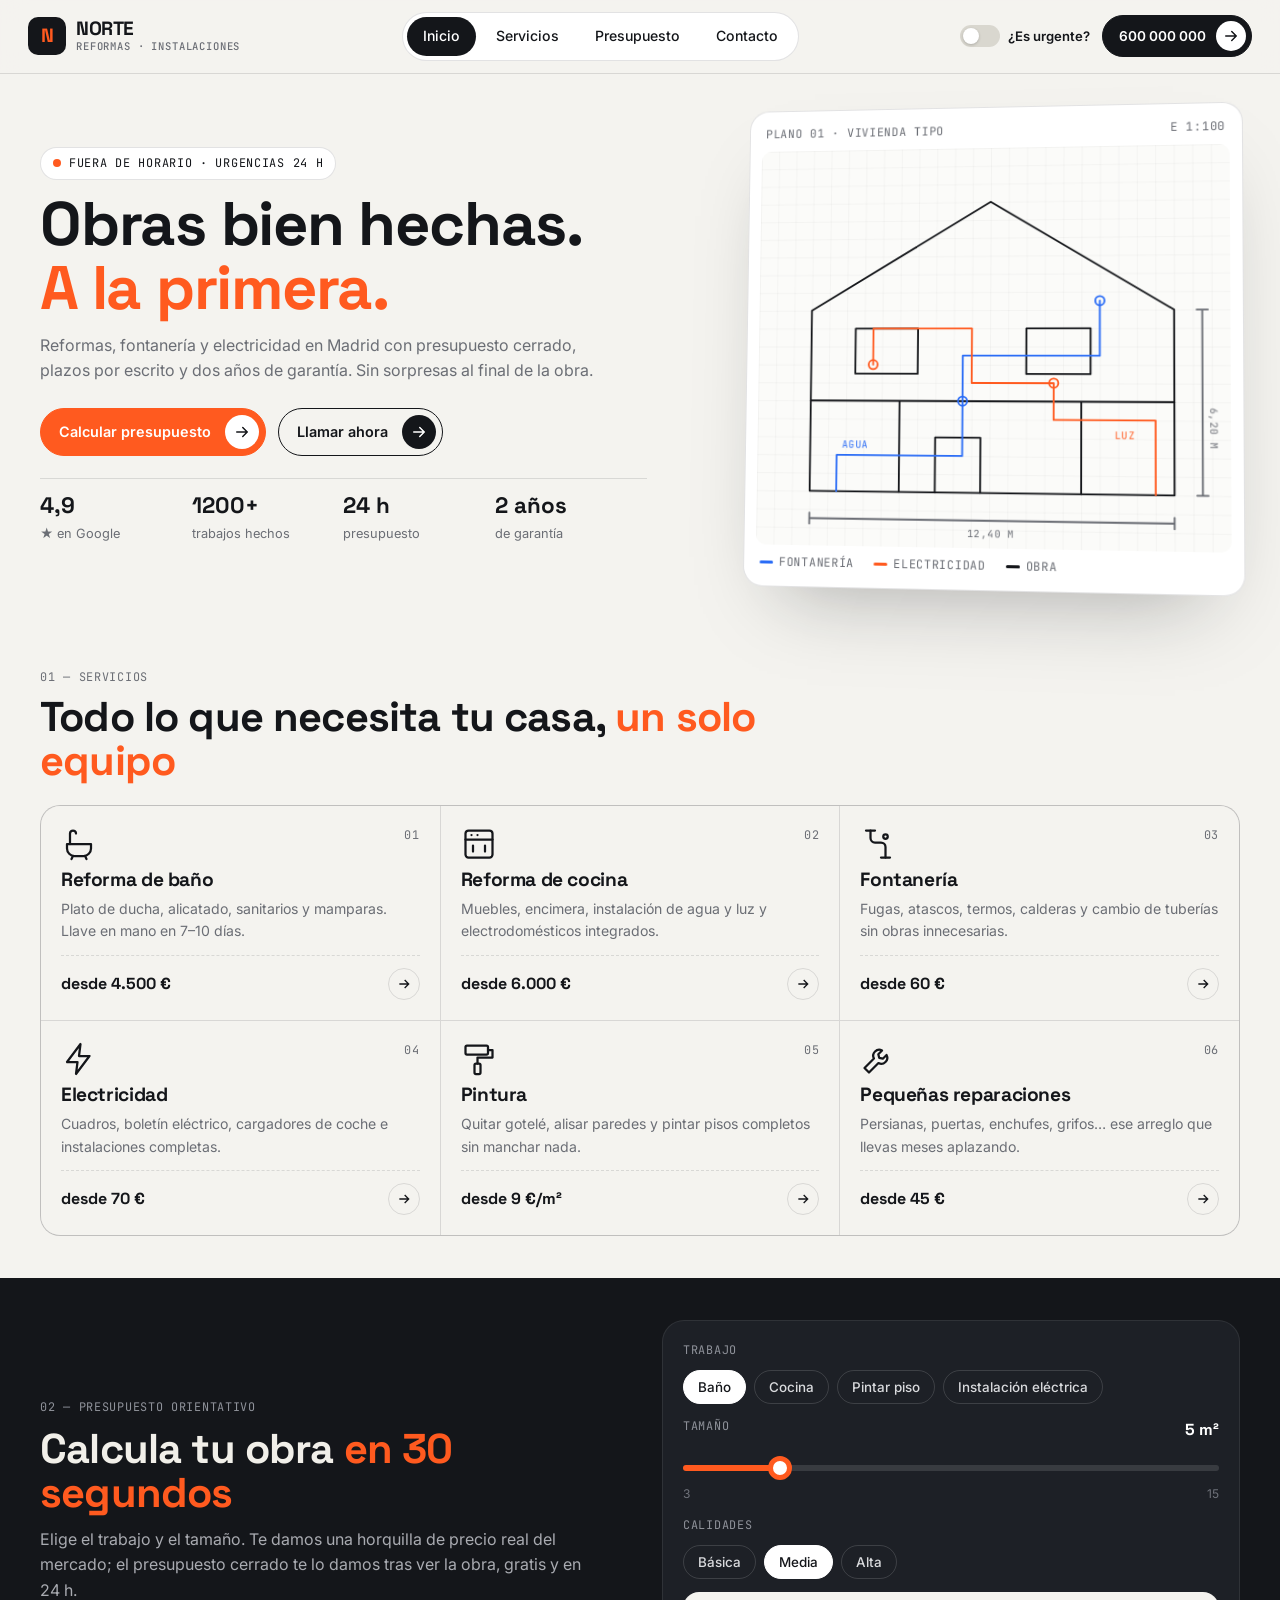
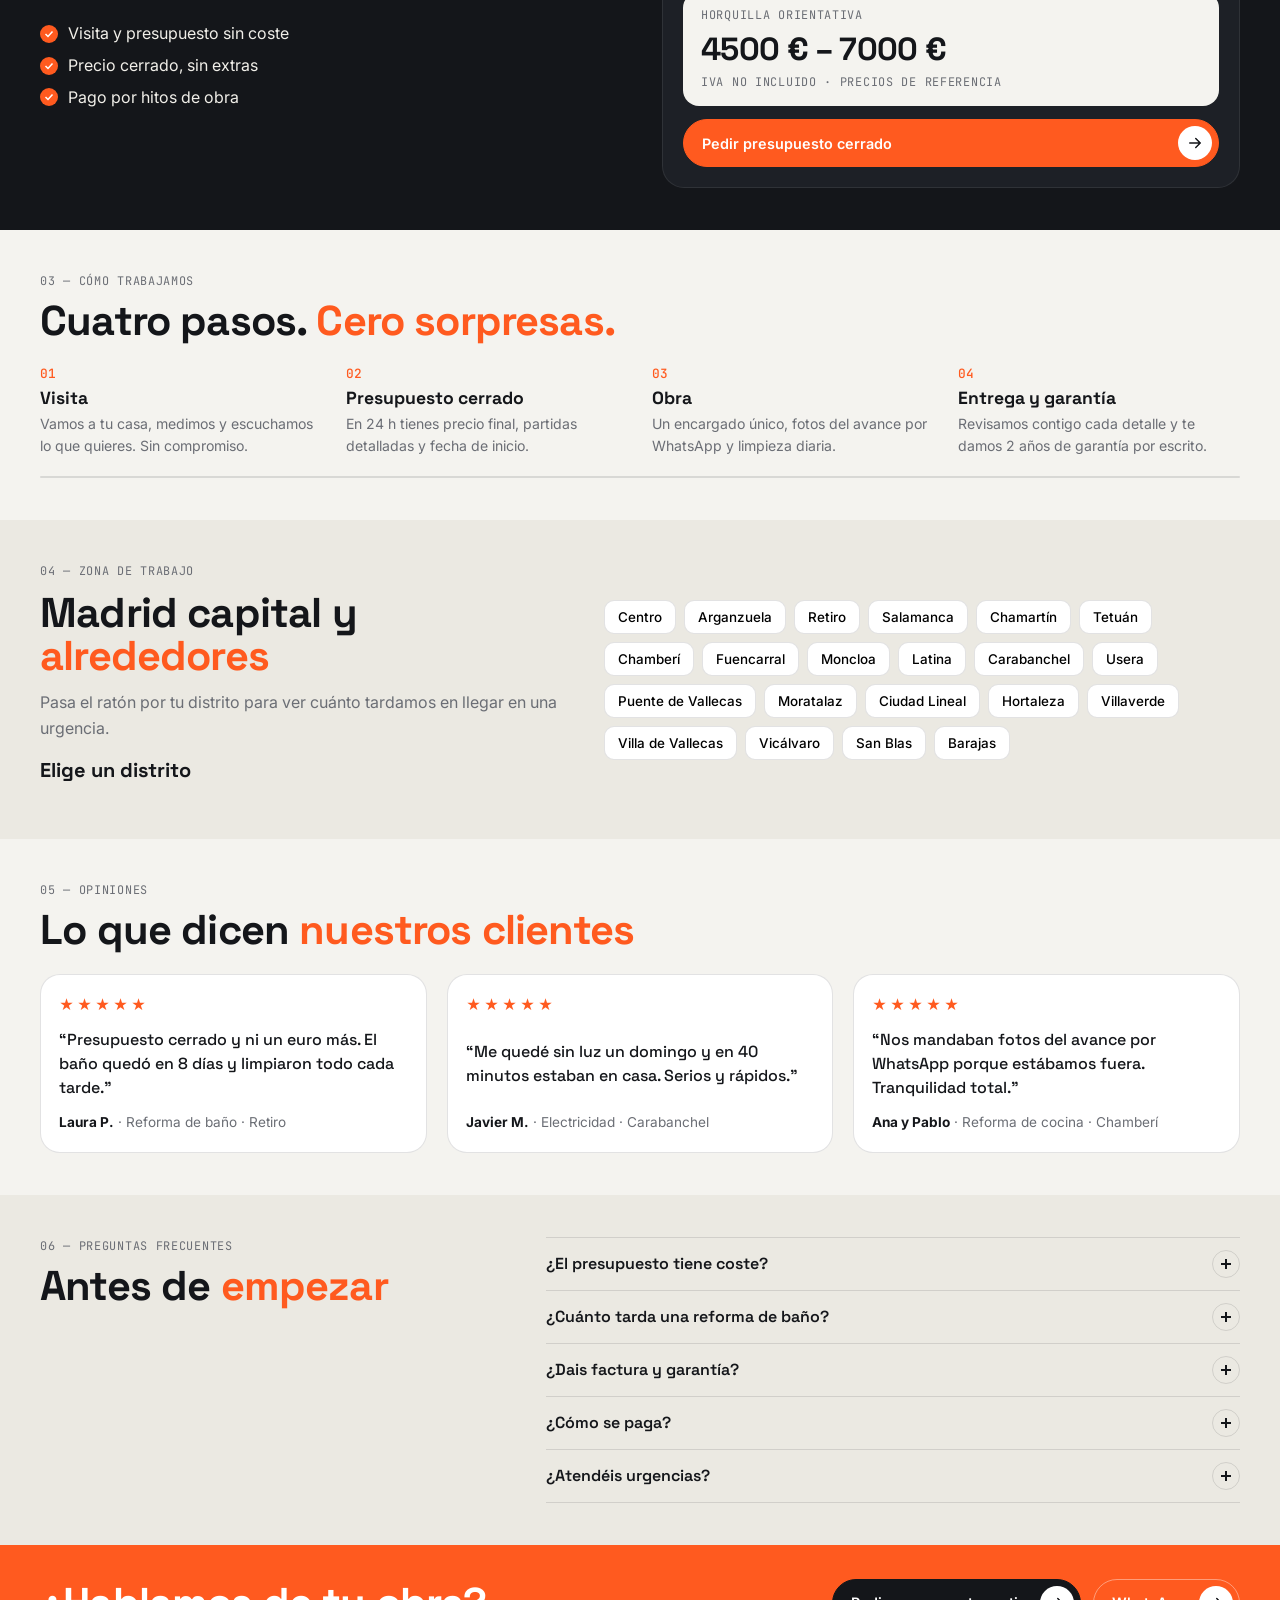
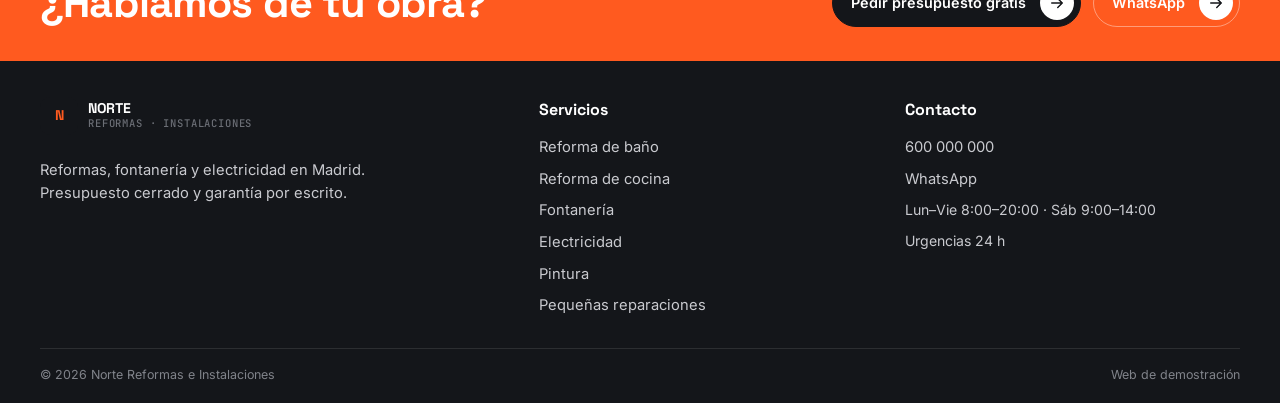
==== commit 21e2872d: "Contenido más compacto en todos los apartados Co-Authored-By: Claude Opus 5.5 <noreply@anthropic.com" ====
--- a/index.html
+++ b/index.html
@@ -1,6 +1,6 @@
 <!doctype html><html lang="es"><head><meta charset="utf-8"><meta name="viewport" content="width=device-width,initial-scale=1"><title>Norte · Reformas, fontanería y electricidad en Madrid</title><meta name="description" content="Reformas, fontanería y electricidad en Madrid. Presupuesto cerrado en 24 h y 2 años de garantía."><meta name="theme-color" content="#14161a">
 <link rel="icon" href="favicon.svg" type="image/svg+xml"><link rel="preconnect" href="https://fonts.googleapis.com"><link rel="preconnect" href="https://fonts.gstatic.com" crossorigin>
-<link href="https://fonts.googleapis.com/css2?family=Space+Grotesk:wght@500;600;700&family=Inter:wght@400;500;600&family=JetBrains+Mono:wght@500&display=swap" rel="stylesheet"><link rel="stylesheet" href="styles.css?v=1792757415"></head><body>
+<link href="https://fonts.googleapis.com/css2?family=Space+Grotesk:wght@500;600;700&family=Inter:wght@400;500;600&family=JetBrains+Mono:wght@500&display=swap" rel="stylesheet"><link rel="stylesheet" href="styles.css?v=1792757580"></head><body>
 <header class="top"><a class="brand" href="index.html"><span class="logo">N</span><span>NORTE<small>Reformas · Instalaciones</small></span></a>
 <nav class="menu"><a href="index.html" class=on>Inicio</a><a href="servicios.html">Servicios</a><a href="index.html#presupuesto">Presupuesto</a><a href="contacto.html">Contacto</a></nav>
 <div class="act"><label class="urg" title="Modo urgencia"><input type="checkbox" id="urgent"><span class="sw"><i></i></span><span class="ul">¿Es urgente?</span></label>
@@ -48,4 +48,4 @@
 <div><b>Contacto</b><a href="tel:+34600000000">600 000 000</a><a href="https://wa.me/34600000000" target="_blank" rel="noopener">WhatsApp</a><span>Lun–Vie 8:00–20:00 · Sáb 9:00–14:00</span><span>Urgencias 24 h</span></div></div>
 <div class="wrap legal"><span>© 2026 Norte Reformas e Instalaciones</span><span>Web de demostración</span></div></footer>
 <nav class="mbar"><a href="tel:+34600000000"><svg viewBox="0 0 24 24"><path d="M5 4h4l2 5-2.5 1.5a11 11 0 0 0 5 5L15 13l5 2v4a2 2 0 0 1-2 2A16 16 0 0 1 3 6a2 2 0 0 1 2-2"/></svg>Llamar</a><a href="https://wa.me/34600000000" target="_blank" rel="noopener"><svg viewBox="0 0 24 24"><path d="M4 20l1.3-4A8 8 0 1 1 8 18.7z"/></svg>WhatsApp</a><a href="index.html#presupuesto" class="hi"><svg viewBox="0 0 24 24"><rect x="5" y="3" width="14" height="18" rx="2"/><path d="M9 8h6M9 12h6M9 16h3"/></svg>Presupuesto</a></nav>
-<script src="script.js?v=1792757415"></script></body></html>+<script src="script.js?v=1792757580"></script></body></html>
--- a/styles.css
+++ b/styles.css
@@ -103,6 +103,20 @@
 .legal{display:flex;justify-content:space-between;flex-wrap:wrap;gap:10px;border-top:1px solid rgba(255,255,255,.1);margin-top:30px;padding-top:16px;font-size:.78rem;color:#80838a}
 .mbar{display:none}
 .reveal{opacity:0;transform:translateY(30px);transition:opacity .9s cubic-bezier(.2,.7,.2,1),transform .9s cubic-bezier(.2,.7,.2,1)}.reveal.in{opacity:1;transform:none}
+/* compacto */
+h2{font-size:clamp(1.7rem,3.4vw,2.6rem)}.hero h1{font-size:clamp(2.3rem,4.8vw,3.9rem);margin:12px 0 12px}.lead{font-size:1rem}
+.hg{gap:44px}.hv{max-width:500px;justify-self:end;width:100%}.sheet{padding:12px}.sh-top{padding:2px 4px 8px}.sh-bot{padding:8px 4px 2px}
+.trust{margin-top:22px}.trust li{padding-top:12px}.trust b{font-size:1.4rem}.btn{font-size:.9rem;padding:6px 6px 6px 18px}.ba{width:34px;height:34px}
+.scard{padding:20px;gap:8px}.ic{width:36px;height:36px}.scard h3{font-size:1.2rem}.scard p{font-size:.88rem}.sc-f{margin-top:4px;padding-top:12px}.go{width:32px;height:32px}
+.qg{gap:44px}.dark h2{margin:10px 0 12px}.qp{margin-top:18px;gap:6px}.calc{padding:20px;gap:13px}.opt{padding:8px 14px;font-size:.84rem}.res{padding:14px 18px}.res output{font-size:clamp(1.5rem,3vw,2rem)}
+.steps{gap:24px}.steps li{padding-top:22px}.steps b{font-size:1.1rem;margin-bottom:4px}.steps p{font-size:.88rem}
+.zg{gap:44px}.zg h2{margin:10px 0 12px}.eta{font-size:1.25rem}.z{padding:8px 13px;font-size:.84rem}
+blockquote{padding:18px;gap:12px}blockquote p{font-size:1rem}
+.fq{gap:44px}summary{font-size:1rem;padding:12px 0}details p{padding-bottom:14px;font-size:.92rem}
+.ci h2{font-size:clamp(1.7rem,3.6vw,2.6rem)}.phd h1{font-size:clamp(2.2rem,4.6vw,3.6rem);margin:12px 0 12px}
+.srow h2{font-size:1.6rem;margin-bottom:6px}.srow ul{margin-top:10px;gap:4px 20px}.sr-p b{font-size:1.2rem}
+.form{padding:24px;gap:14px}.fl input,.fl textarea{padding:20px 12px 6px}.cc{padding:16px}.cards,.socs{gap:10px}.soc{padding:12px}
+.fg{gap:30px}
 @media(max-width:1020px){.menu{display:none;position:absolute;top:100%;left:16px;right:16px;flex-direction:column;border-radius:16px;padding:8px}.menu.open{display:flex}.burger{display:block}.hcta{display:none}
 .hg,.qg,.zg,.fq,.cg{grid-template-columns:1fr}.sgrid{grid-template-columns:1fr 1fr}.steps{grid-template-columns:1fr 1fr}.rev{grid-template-columns:1fr}.srow{grid-template-columns:1fr}.sheet{transform:none}}
 @media(max-width:600px){.top{padding:10px 16px}.ul{display:none}.sgrid,.steps,.form,.fg{grid-template-columns:1fr}.trust{grid-template-columns:1fr 1fr}.sec{padding:34px 0}.hero{padding:20px 0 30px}.srow ul{grid-template-columns:1fr}.btns .btn{flex:1 1 100%;justify-content:space-between}
